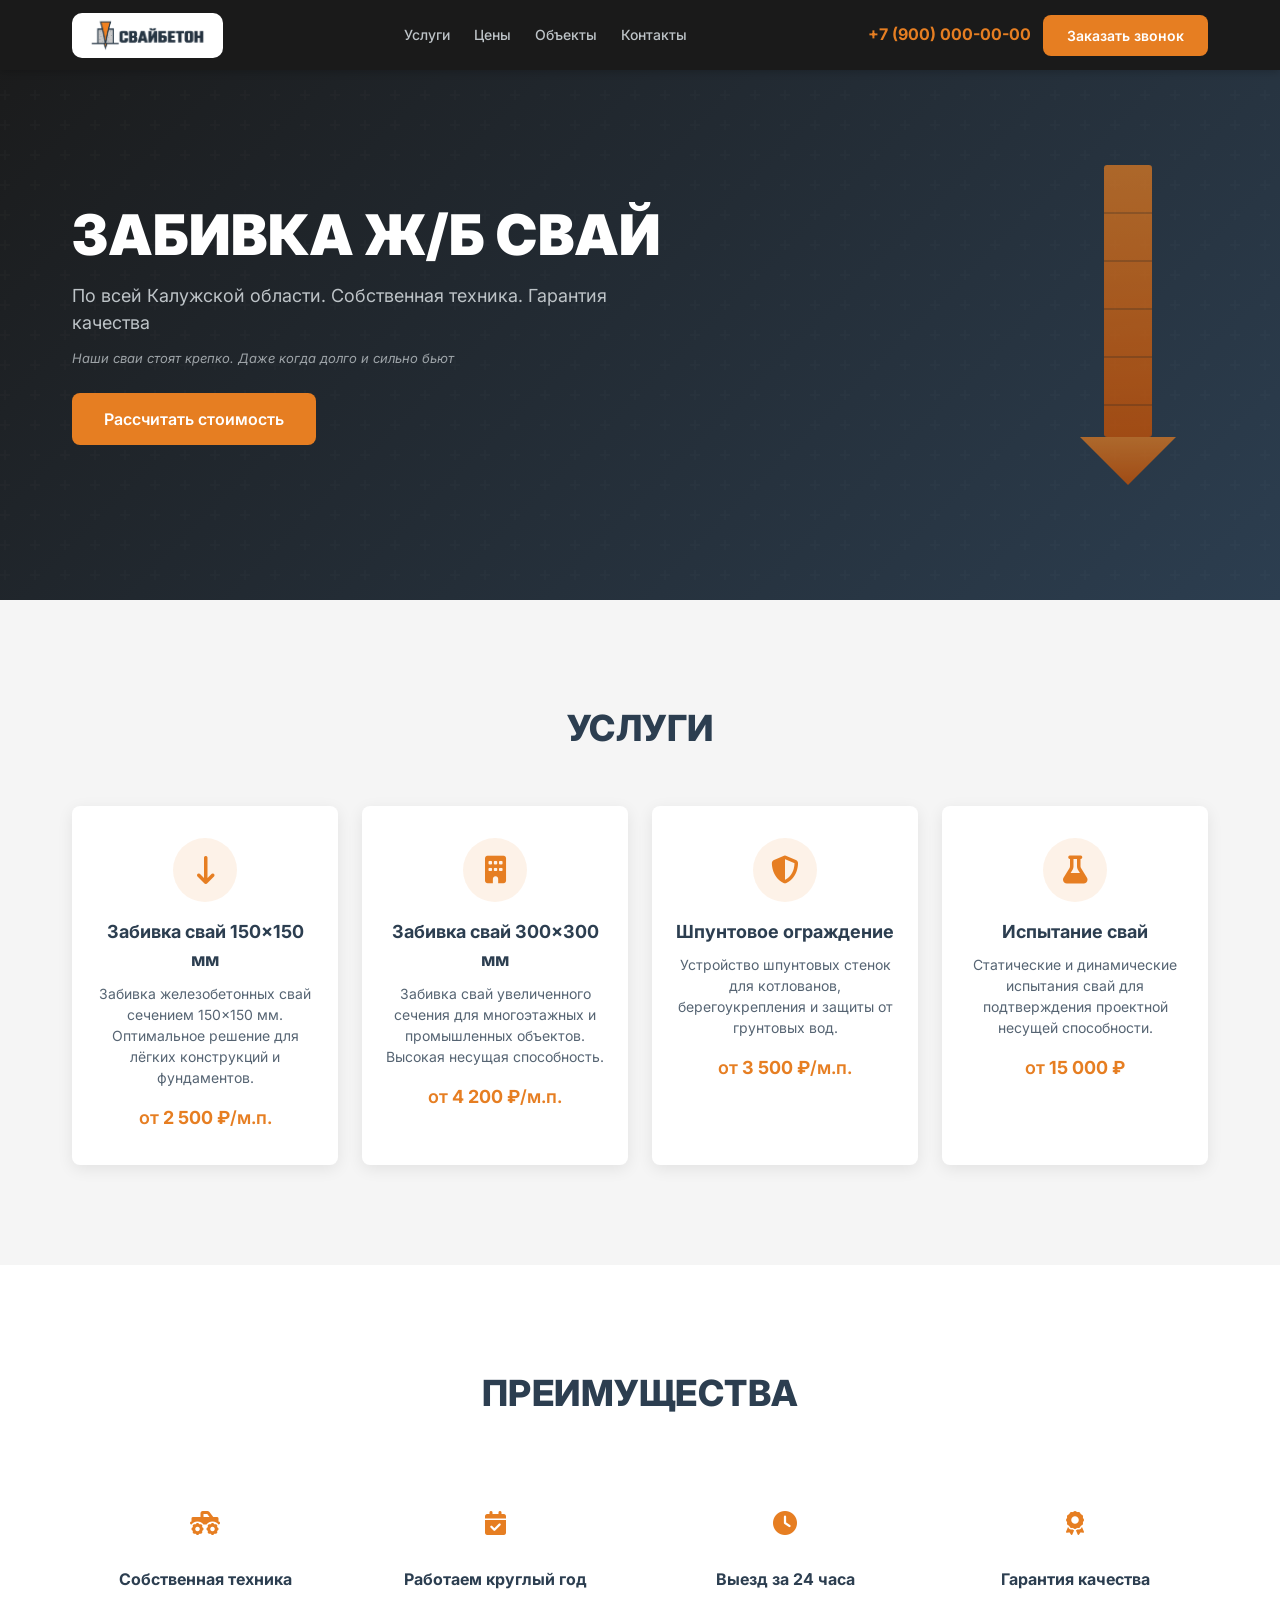
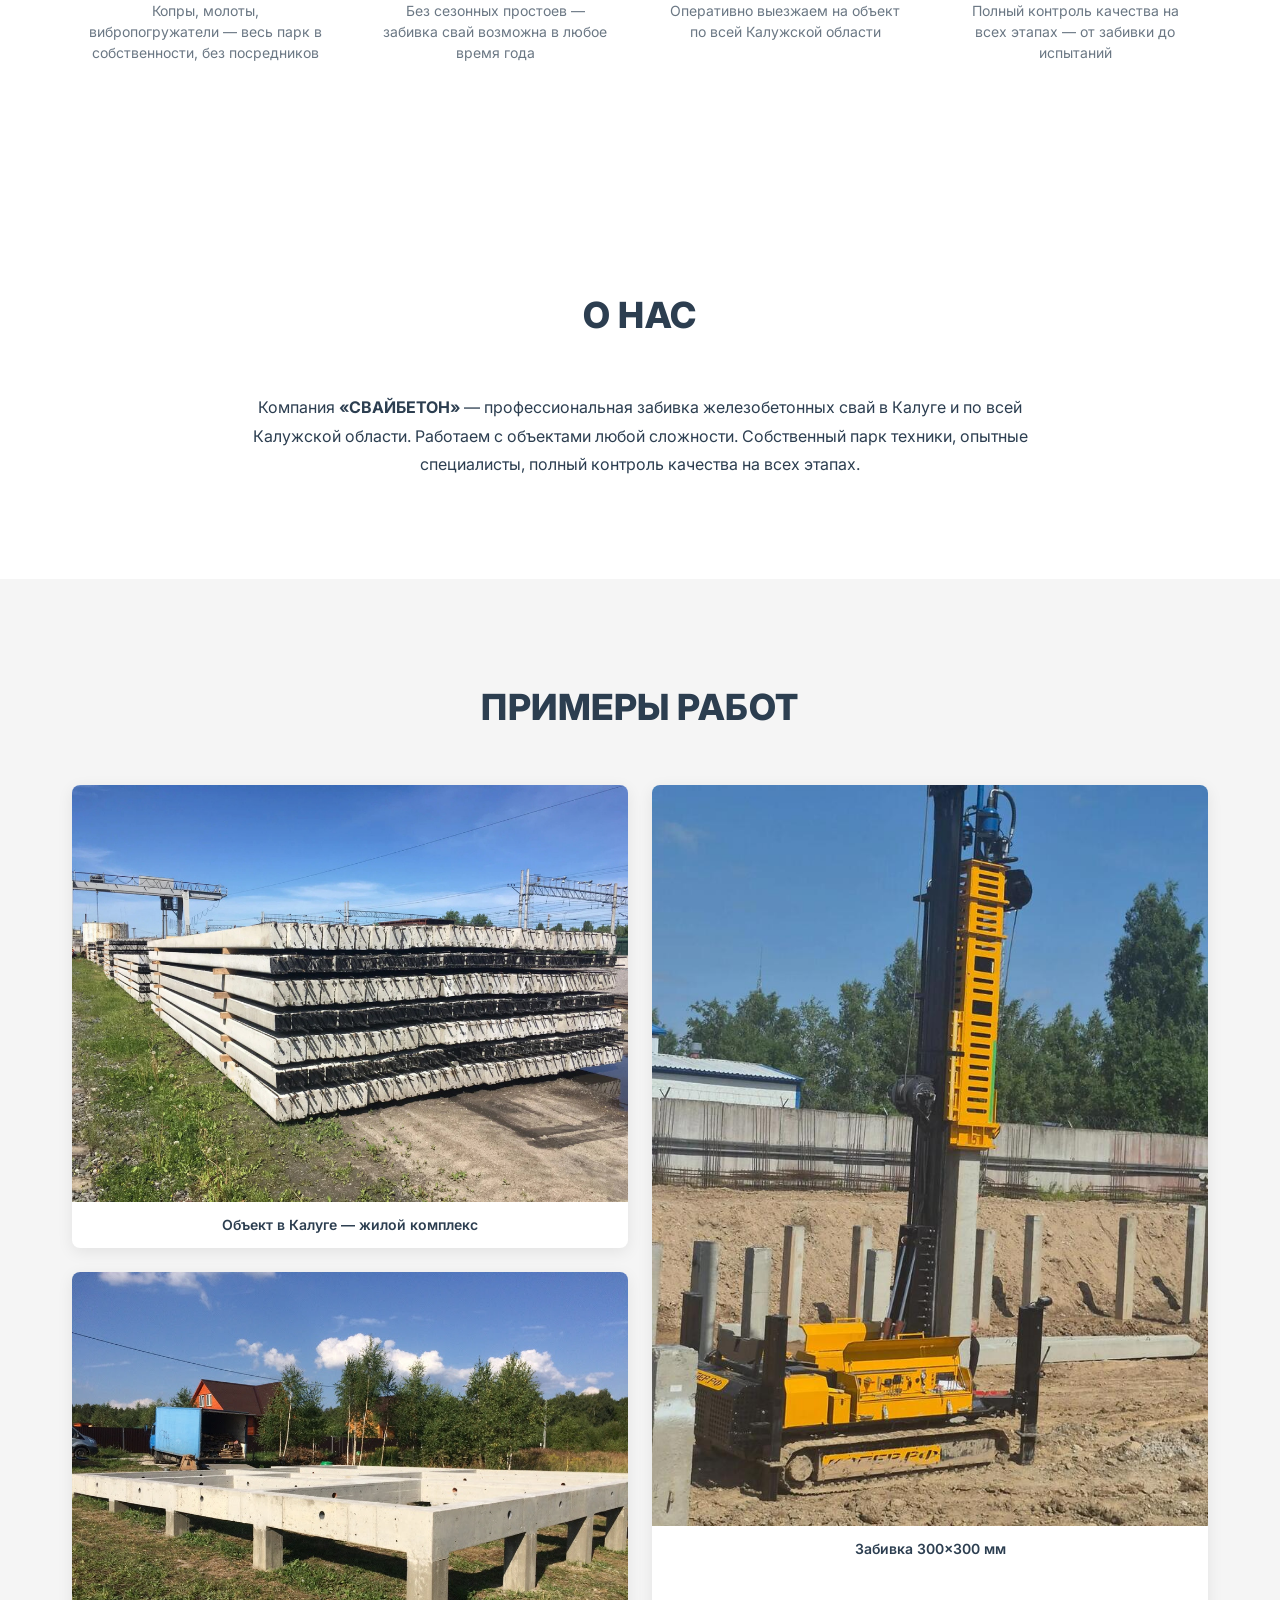
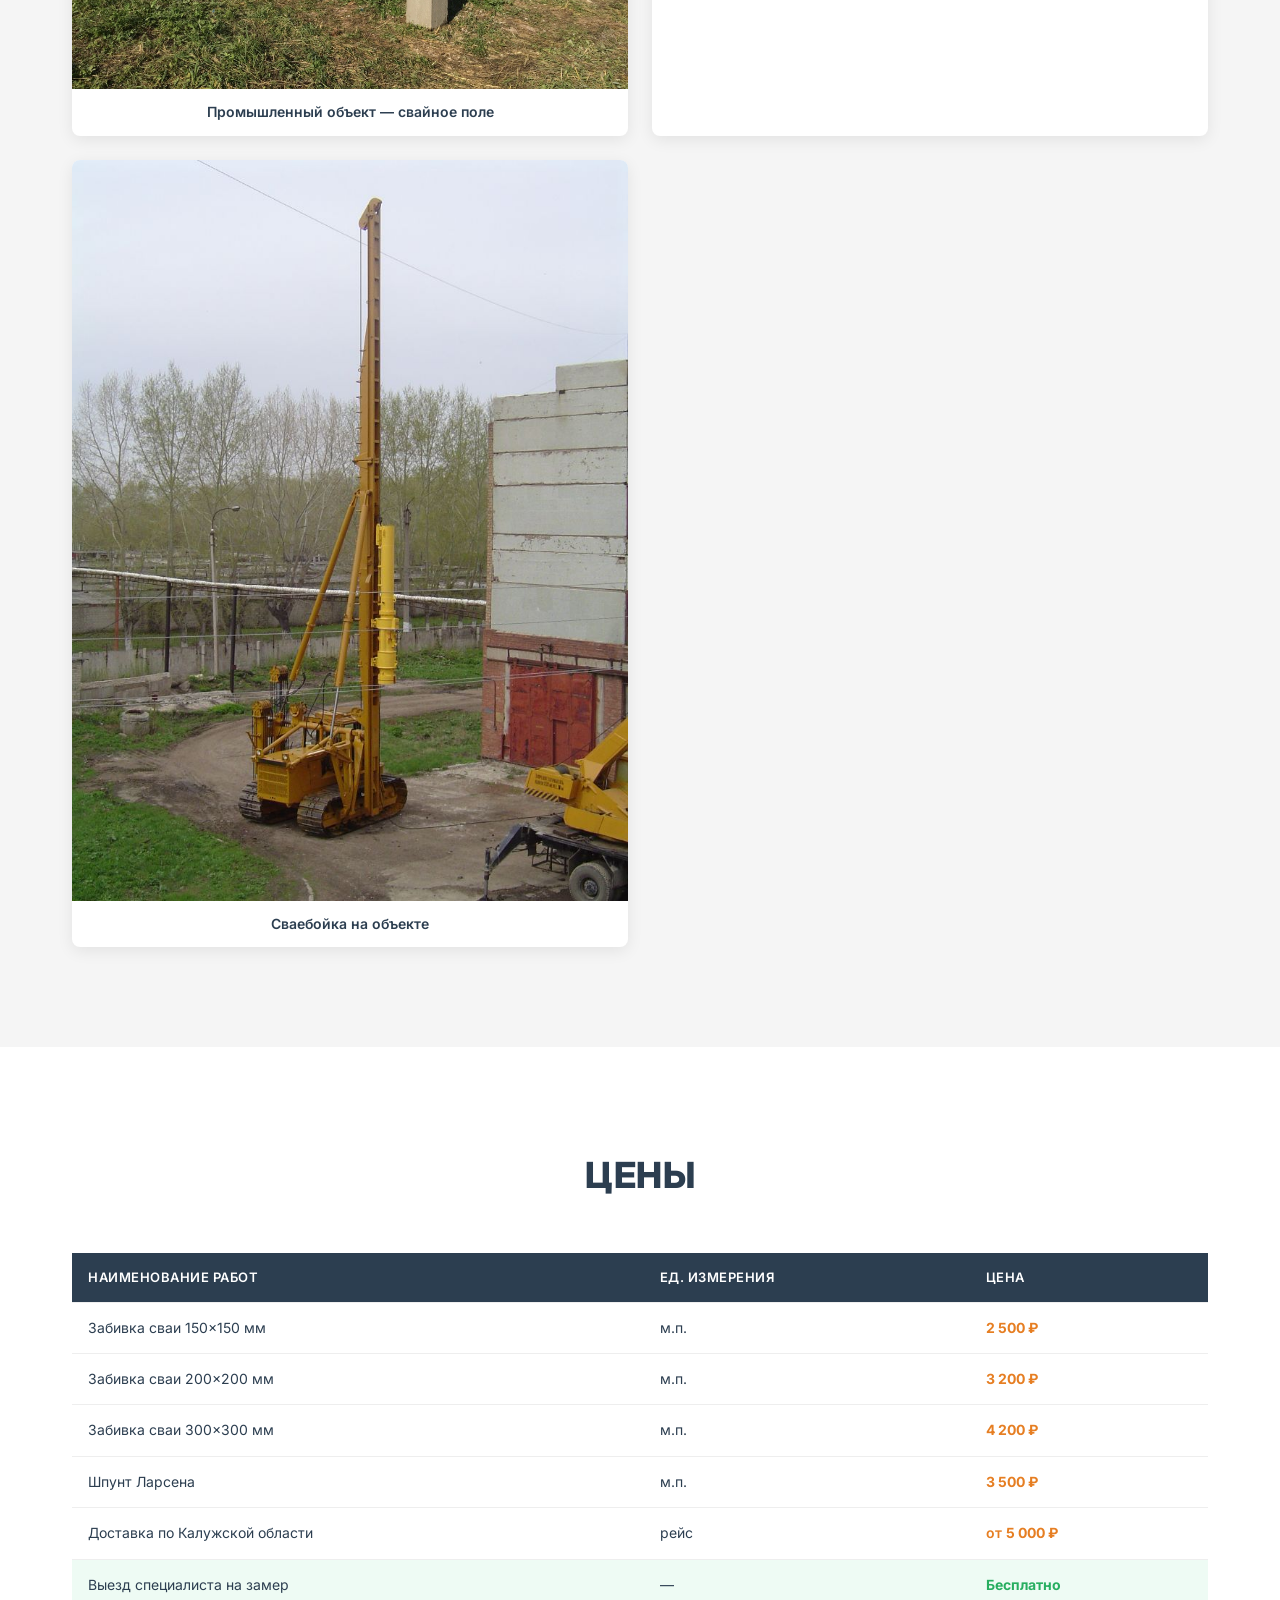
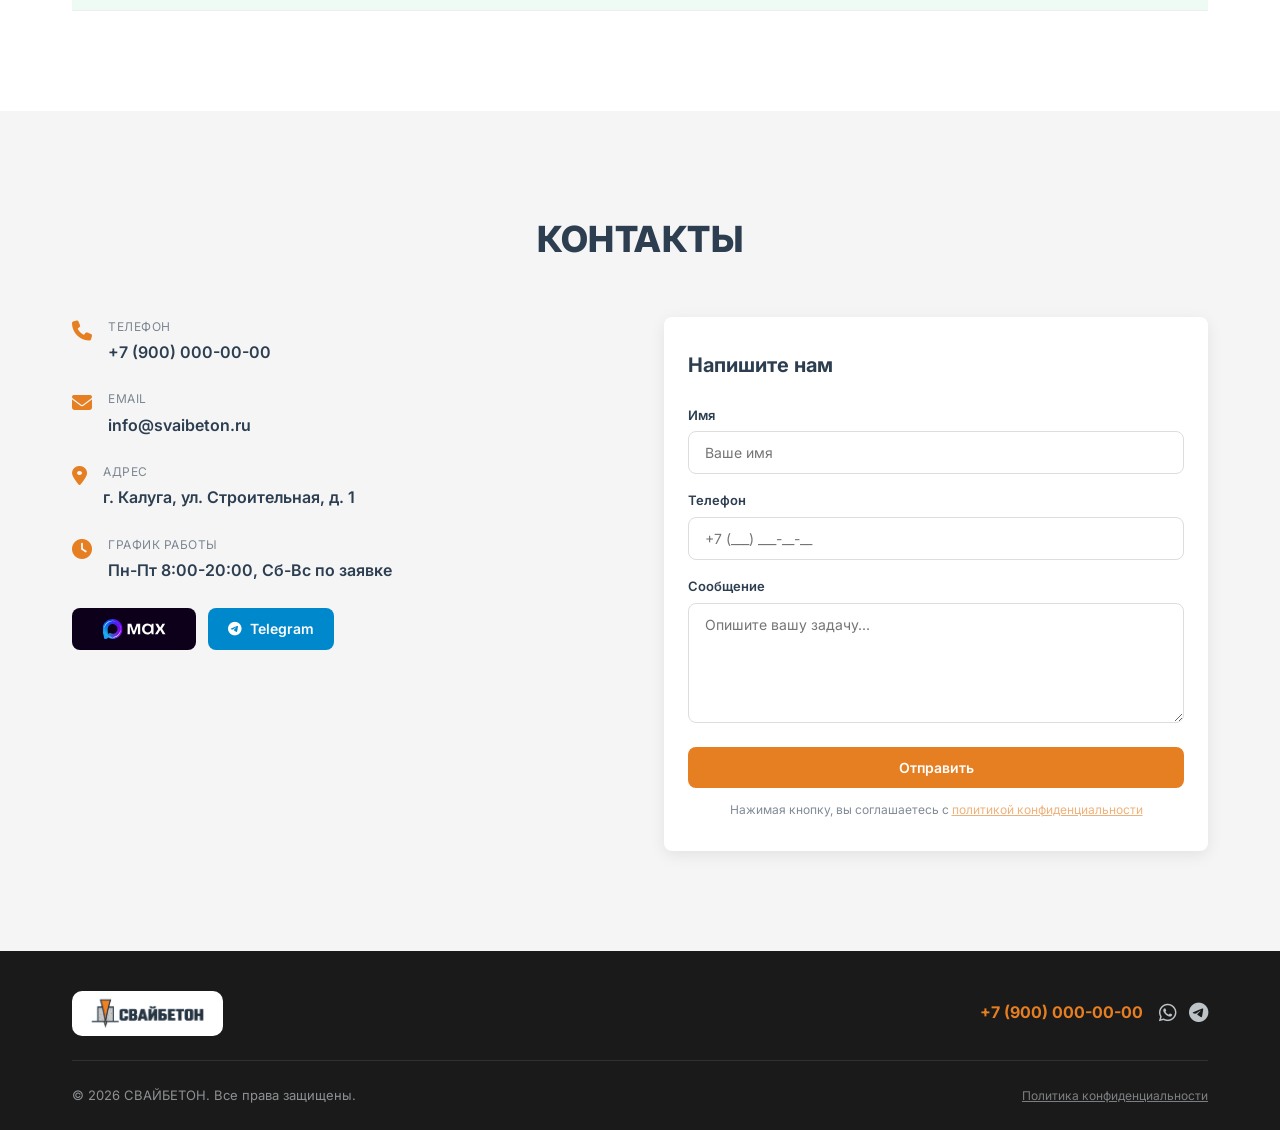
==== index.html @ c57ee4ef "Первая версия сайта" ====
<!DOCTYPE html>
<html lang="ru">
<head>
    <meta charset="UTF-8">
    <meta name="viewport" content="width=device-width, initial-scale=1.0">
    <meta name="description" content="СВАЙБЕТОН — профессиональная забивка железобетонных свай в Калуге и Калужской области. Собственная техника, гарантия качества.">
    <title>СВАЙБЕТОН — Забивка ж/б свай в Калуге</title>
    <link rel="icon" href="src/icons/favicon.svg" type="image/svg+xml">
    <!-- Google Fonts: Inter -->
    <link rel="preconnect" href="https://fonts.googleapis.com">
    <link rel="preconnect" href="https://fonts.gstatic.com" crossorigin>
    <link href="https://fonts.googleapis.com/css2?family=Inter:wght@400;500;600;700;800;900&display=swap" rel="stylesheet">
    <!-- Font Awesome для иконок -->
    <link rel="stylesheet" href="https://cdnjs.cloudflare.com/ajax/libs/font-awesome/6.5.0/css/all.min.css">
    <!-- Собственные стили -->
    <link rel="stylesheet" href="styles.css">
</head>
<body>

<!-- ===== ШАПКА (HEADER) ===== -->
<header class="header" id="header">
    <div class="container header__inner">
        <!-- Логотип -->
        <a href="#" class="header__logo">
            <img src="src/icons/logo.png" alt="СВАЙБЕТОН" class="header__logo-img">
        </a>

        <!-- Навигация -->
        <nav class="header__nav" id="mainNav">
            <ul class="header__nav-list">
                <li><a href="#services" class="header__nav-link">Услуги</a></li>
                <li><a href="#prices" class="header__nav-link">Цены</a></li>
                <li><a href="#projects" class="header__nav-link">Объекты</a></li>
                <li><a href="#contacts" class="header__nav-link">Контакты</a></li>
            </ul>
        </nav>

        <!-- Телефон и кнопка -->
        <div class="header__actions">
            <a href="tel:+79000000000" class="header__phone">+7 (900) 000-00-00</a>
            <button class="btn btn--accent header__callback-btn" id="openCallbackModal">Заказать звонок</button>
            <!-- Бургер-меню для мобильных -->
            <button class="header__burger" id="burgerBtn" aria-label="Открыть меню">
                <span></span>
                <span></span>
                <span></span>
            </button>
        </div>
    </div>
</header>

<!-- ===== МОБИЛЬНОЕ МЕНЮ ===== -->
<div class="mobile-menu" id="mobileMenu">
    <ul class="mobile-menu__list">
        <li><a href="#services" class="mobile-menu__link">Услуги</a></li>
        <li><a href="#projects" class="mobile-menu__link">Объекты</a></li>
        <li><a href="#prices" class="mobile-menu__link">Цены</a></li>
        <li><a href="#contacts" class="mobile-menu__link">Контакты</a></li>
        <li><a href="tel:+79000000000" class="mobile-menu__phone">+7 (900) 000-00-00</a></li>
    </ul>
</div>

<!-- ===== ГЛАВНЫЙ ЭКРАН (HERO) ===== -->
<section class="hero" id="hero">
    <div class="hero__overlay"></div>
    <div class="container hero__inner">
        <div class="hero__content">
            <h1 class="hero__title">ЗАБИВКА Ж/Б СВАЙ</h1>
            <p class="hero__subtitle">По всей Калужской области. Собственная техника. Гарантия качества</p>
            <p class="hero__slogan">Наши сваи стоят крепко. Даже когда долго и сильно бьют</p>
            <button class="btn btn--accent btn--lg hero__cta" id="openCalcModal">Рассчитать стоимость</button>
        </div>
        <div class="hero__image">
            <!-- SVG-стилизованная иконка сваи -->
            <svg class="hero__pile-icon" viewBox="0 0 100 200" xmlns="http://www.w3.org/2000/svg">
                <defs>
                    <linearGradient id="pileGrad" x1="0%" y1="0%" x2="0%" y2="100%">
                        <stop offset="0%" style="stop-color:#E67E22;stop-opacity:1" />
                        <stop offset="100%" style="stop-color:#D35400;stop-opacity:1" />
                    </linearGradient>
                </defs>
                <rect x="35" y="0" width="30" height="170" rx="2" fill="url(#pileGrad)" />
                <polygon points="20,170 80,170 50,200" fill="url(#pileGrad)" />
                <line x1="35" y1="30" x2="65" y2="30" stroke="#1a1a1a" stroke-width="1" opacity="0.3"/>
                <line x1="35" y1="60" x2="65" y2="60" stroke="#1a1a1a" stroke-width="1" opacity="0.3"/>
                <line x1="35" y1="90" x2="65" y2="90" stroke="#1a1a1a" stroke-width="1" opacity="0.3"/>
                <line x1="35" y1="120" x2="65" y2="120" stroke="#1a1a1a" stroke-width="1" opacity="0.3"/>
                <line x1="35" y1="150" x2="65" y2="150" stroke="#1a1a1a" stroke-width="1" opacity="0.3"/>
            </svg>
        </div>
    </div>
</section>

<!-- ===== УСЛУГИ ===== -->
<section class="section services" id="services">
    <div class="container">
        <h2 class="section__title">Услуги</h2>
        <div class="services__grid">
            <!-- Карточка 1 -->
            <div class="card card--service animate-on-scroll">
                <div class="card__icon">
                    <i class="fa-solid fa-arrow-down-long"></i>
                </div>
                <h3 class="card__title">Забивка свай 150×150 мм</h3>
                <p class="card__desc">Забивка железобетонных свай сечением 150×150 мм. Оптимальное решение для лёгких конструкций и фундаментов.</p>
                <p class="card__price">от <strong>2 500 ₽</strong>/м.п.</p>
            </div>
            <!-- Карточка 2 -->
            <div class="card card--service animate-on-scroll">
                <div class="card__icon">
                    <i class="fa-solid fa-building"></i>
                </div>
                <h3 class="card__title">Забивка свай 300×300 мм</h3>
                <p class="card__desc">Забивка свай увеличенного сечения для многоэтажных и промышленных объектов. Высокая несущая способность.</p>
                <p class="card__price">от <strong>4 200 ₽</strong>/м.п.</p>
            </div>
            <!-- Карточка 3 -->
            <div class="card card--service animate-on-scroll">
                <div class="card__icon">
                    <i class="fa-solid fa-shield-halved"></i>
                </div>
                <h3 class="card__title">Шпунтовое ограждение</h3>
                <p class="card__desc">Устройство шпунтовых стенок для котлованов, берегоукрепления и защиты от грунтовых вод.</p>
                <p class="card__price">от <strong>3 500 ₽</strong>/м.п.</p>
            </div>
            <!-- Карточка 4 -->
            <div class="card card--service animate-on-scroll">
                <div class="card__icon">
                    <i class="fa-solid fa-flask"></i>
                </div>
                <h3 class="card__title">Испытание свай</h3>
                <p class="card__desc">Статические и динамические испытания свай для подтверждения проектной несущей способности.</p>
                <p class="card__price">от <strong>15 000 ₽</strong></p>
            </div>
        </div>
    </div>
</section>

<!-- ===== ПРЕИМУЩЕСТВА ===== -->
<section class="section advantages" id="advantages">
    <div class="container">
        <h2 class="section__title">Преимущества</h2>
        <div class="advantages__grid">
            <div class="advantage animate-on-scroll">
                <div class="advantage__icon">
                    <i class="fa-solid fa-truck-monster"></i>
                </div>
                <h3 class="advantage__title">Собственная техника</h3>
                <p class="advantage__desc">Копры, молоты, вибропогружатели — весь парк в собственности, без посредников</p>
            </div>
            <div class="advantage animate-on-scroll">
                <div class="advantage__icon">
                    <i class="fa-solid fa-calendar-check"></i>
                </div>
                <h3 class="advantage__title">Работаем круглый год</h3>
                <p class="advantage__desc">Без сезонных простоев — забивка свай возможна в любое время года</p>
            </div>
            <div class="advantage animate-on-scroll">
                <div class="advantage__icon">
                    <i class="fa-solid fa-clock"></i>
                </div>
                <h3 class="advantage__title">Выезд за 24 часа</h3>
                <p class="advantage__desc">Оперативно выезжаем на объект по всей Калужской области</p>
            </div>
            <div class="advantage animate-on-scroll">
                <div class="advantage__icon">
                    <i class="fa-solid fa-award"></i>
                </div>
                <h3 class="advantage__title">Гарантия качества</h3>
                <p class="advantage__desc">Полный контроль качества на всех этапах — от забивки до испытаний</p>
            </div>
        </div>
    </div>
</section>

<!-- ===== О НАС ===== -->
<section class="section about" id="about">
    <div class="container">
        <h2 class="section__title">О нас</h2>
        <div class="about__content animate-on-scroll">
            <p>Компания <strong>«СВАЙБЕТОН»</strong> — профессиональная забивка железобетонных свай в Калуге и по всей Калужской области. Работаем с объектами любой сложности. Собственный парк техники, опытные специалисты, полный контроль качества на всех этапах.</p>
        </div>
    </div>
</section>

<!-- ===== ПРИМЕРЫ РАБОТ (ГАЛЕРЕЯ) ===== -->
<section class="section projects" id="projects">
    <div class="container">
        <h2 class="section__title">Примеры работ</h2>
        <div class="projects__grid">
            <!-- Горизонтальное фото 1 -->
            <div class="projects__item projects__item--horizontal animate-on-scroll">
                <div class="projects__img-wrap">
                    <img src="src/img/svHorizontal1.jpg" alt="Объект в Калуге — забивка свай для жилого комплекса" class="projects__img">
                </div>
                <p class="projects__caption">Объект в Калуге — жилой комплекс</p>
            </div>
            <!-- Вертикальное фото 1 -->
            <div class="projects__item projects__item--vertical animate-on-scroll">
                <div class="projects__img-wrap">
                    <img src="src/img/svVertical1.jpg" alt="Забивка свай 300×300 мм" class="projects__img">
                </div>
                <p class="projects__caption">Забивка 300×300 мм</p>
            </div>
            <!-- Горизонтальное фото 2 -->
            <div class="projects__item projects__item--horizontal animate-on-scroll">
                <div class="projects__img-wrap">
                    <img src="src/img/svHorizontal2.jpg" alt="Промышленный объект — свайное поле" class="projects__img">
                </div>
                <p class="projects__caption">Промышленный объект — свайное поле</p>
            </div>
            <!-- Вертикальное фото 2 -->
            <div class="projects__item projects__item--vertical animate-on-scroll">
                <div class="projects__img-wrap">
                    <img src="src/img/svVertical2.jpg" alt="Шпунтовое ограждение котлована" class="projects__img">
                </div>
                <p class="projects__caption">Сваебойка на объекте</p>
            </div>
        </div>
    </div>
</section>

<!-- ===== ЦЕНЫ ===== -->
<section class="section prices" id="prices">
    <div class="container">
        <h2 class="section__title">Цены</h2>
        <div class="prices__table-wrap animate-on-scroll">
            <table class="prices__table">
                <thead>
                    <tr>
                        <th>Наименование работ</th>
                        <th>Ед. измерения</th>
                        <th>Цена</th>
                    </tr>
                </thead>
                <tbody>
                    <tr>
                        <td>Забивка сваи 150×150 мм</td>
                        <td>м.п.</td>
                        <td class="price-cell"><strong>2 500 ₽</strong></td>
                    </tr>
                    <tr>
                        <td>Забивка сваи 200×200 мм</td>
                        <td>м.п.</td>
                        <td class="price-cell"><strong>3 200 ₽</strong></td>
                    </tr>
                    <tr>
                        <td>Забивка сваи 300×300 мм</td>
                        <td>м.п.</td>
                        <td class="price-cell"><strong>4 200 ₽</strong></td>
                    </tr>
                    <tr>
                        <td>Шпунт Ларсена</td>
                        <td>м.п.</td>
                        <td class="price-cell"><strong>3 500 ₽</strong></td>
                    </tr>
                    <tr>
                        <td>Доставка по Калужской области</td>
                        <td>рейс</td>
                        <td class="price-cell">от <strong>5 000 ₽</strong></td>
                    </tr>
                    <tr class="prices__row--free">
                        <td>Выезд специалиста на замер</td>
                        <td>—</td>
                        <td class="price-cell"><strong class="free-badge">Бесплатно</strong></td>
                    </tr>
                </tbody>
            </table>
        </div>
    </div>
</section>

<!-- ===== КОНТАКТЫ ===== -->
<section class="section contacts" id="contacts">
    <div class="container">
        <h2 class="section__title">Контакты</h2>
        <div class="contacts__grid">
            <!-- Контактная информация -->
            <div class="contacts__info">
                <div class="contacts__item">
                    <i class="fa-solid fa-phone contacts__icon"></i>
                    <div>
                        <p class="contacts__label">Телефон</p>
                        <a href="tel:+79000000000" class="contacts__value">+7 (900) 000-00-00</a>
                    </div>
                </div>
                <div class="contacts__item">
                    <i class="fa-solid fa-envelope contacts__icon"></i>
                    <div>
                        <p class="contacts__label">Email</p>
                        <a href="mailto:info@svaibeton.ru" class="contacts__value">info@svaibeton.ru</a>
                    </div>
                </div>
                <div class="contacts__item">
                    <i class="fa-solid fa-location-dot contacts__icon"></i>
                    <div>
                        <p class="contacts__label">Адрес</p>
                        <p class="contacts__value">г. Калуга, ул. Строительная, д. 1</p>
                    </div>
                </div>
                <div class="contacts__item">
                    <i class="fa-solid fa-clock contacts__icon"></i>
                    <div>
                        <p class="contacts__label">График работы</p>
                        <p class="contacts__value">Пн-Пт 8:00-20:00, Сб-Вс по заявке</p>
                    </div>
                </div>

                <!-- Мессенджеры -->
                <div class="contacts__messengers">
                    <a href="https://wa.me/79000000000" target="_blank" rel="noopener noreferrer" class="messenger-btn messenger-btn--whatsapp" aria-label="WhatsApp">
                        <span><img src="src/icons/max_logo.svg" alt=""></span>
                    </a>
                    <a href="https://t.me/+79000000000" target="_blank" rel="noopener noreferrer" class="messenger-btn messenger-btn--telegram" aria-label="Telegram">
                        <i class="fa-brands fa-telegram"></i>
                        <span>Telegram</span>
                    </a>
                </div>
            </div>

            <!-- Форма обратной связи -->
            <div class="contacts__form-wrap">
                <form class="contact-form" id="contactForm">
                    <h3 class="contact-form__title">Напишите нам</h3>
                    <div class="form-group">
                        <label for="contactName" class="form-label">Имя</label>
                        <input type="text" id="contactName" name="name" class="form-input" placeholder="Ваше имя" required>
                    </div>
                    <div class="form-group">
                        <label for="contactPhone" class="form-label">Телефон</label>
                        <input type="tel" id="contactPhone" name="phone" class="form-input" placeholder="+7 (___) ___-__-__" required>
                    </div>
                    <div class="form-group">
                        <label for="contactMessage" class="form-label">Сообщение</label>
                        <textarea id="contactMessage" name="message" class="form-input form-input--textarea" placeholder="Опишите вашу задачу..."></textarea>
                    </div>
                    <button type="submit" class="btn btn--accent btn--full">Отправить</button>
                    <p class="form-note">Нажимая кнопку, вы соглашаетесь с <a href="#" class="form-link">политикой конфиденциальности</a></p>
                </form>
            </div>
        </div>
    </div>
</section>

<!-- ===== ФУТЕР ===== -->
<footer class="footer">
    <div class="container footer__inner">
        <div class="footer__top">
            <div class="footer__brand">
                <img src="src/icons/logo.png" alt="СВАЙБЕТОН" class="footer__logo">

            </div>
            <div class="footer__contacts">
                <a href="tel:+79000000000" class="footer__phone">+7 (900) 000-00-00</a>
                <div class="footer__socials">
                    <a href="" target="_blank" rel="noopener noreferrer" aria-label="WhatsApp">
                        <i class="fa-brands fa-whatsapp"></i>
                    </a>
                    <a href="https://t.me/+79000000000" target="_blank" rel="noopener noreferrer" aria-label="Telegram">
                        <i class="fa-brands fa-telegram"></i>
                    </a>
                </div>
            </div>
        </div>
        <div class="footer__bottom">
            <p class="footer__copy">&copy; 2026 СВАЙБЕТОН. Все права защищены.</p>
            <a href="#" class="footer__privacy">Политика конфиденциальности</a>
        </div>
    </div>
</footer>

<!-- ===== МОДАЛЬНОЕ ОКНО (Заказать звонок / Рассчитать стоимость) ===== -->
<div class="modal" id="callbackModal">
    <div class="modal__backdrop" id="modalBackdrop"></div>
    <div class="modal__content">
        <button class="modal__close" id="modalClose" aria-label="Закрыть">
            <i class="fa-solid fa-xmark"></i>
        </button>
        <h3 class="modal__title" id="modalTitle">Заказать звонок</h3>
        <form class="modal__form" id="modalForm">
            <div class="form-group">
                <label for="modalName" class="form-label">Имя</label>
                <input type="text" id="modalName" name="name" class="form-input" placeholder="Ваше имя" required>
            </div>
            <div class="form-group">
                <label for="modalPhone" class="form-label">Телефон</label>
                <input type="tel" id="modalPhone" name="phone" class="form-input" placeholder="+7 (___) ___-__-__" required>
            </div>
            <button type="submit" class="btn btn--accent btn--full">Отправить</button>
            <p class="form-note">Нажимая кнопку, вы соглашаетесь с <a href="#" class="form-link">политикой конфиденциальности</a></p>
        </form>
    </div>
</div>

<!-- Скрипт -->
<script src="scripts.js"></script>

</body>
</html>
---- styles.css ----
/* ============================================
   СВАЙБЕТОН — Основные стили
   Mobile-first адаптивная вёрстка
   ============================================ */

/* --- CSS-переменные --- */
:root {
    --color-dark: #1a1a1a;
    --color-gray-dark: #2C3E50;
    --color-gray-light: #BDC3C7;
    --color-accent: #E67E22;
    --color-accent-hover: #D35400;
    --color-white: #FFFFFF;
    --color-bg-light: #F5F5F5;
    --color-text: #2C3E50;
    --color-text-light: #BDC3C7;
    --color-text-on-dark: #FFFFFF;
    --font-family: 'Inter', -apple-system, BlinkMacSystemFont, 'Segoe UI', sans-serif;
    --radius: 8px;
    --shadow: 0 4px 16px rgba(0, 0, 0, 0.08);
    --shadow-hover: 0 8px 24px rgba(0, 0, 0, 0.12);
    --transition: 0.3s ease;
    --container-max: 1200px;
    --header-height: 70px;
}

/* --- Сброс и база --- */
*,
*::before,
*::after {
    margin: 0;
    padding: 0;
    box-sizing: border-box;
}

html {
    scroll-behavior: smooth;
    scroll-padding-top: var(--header-height);
}

body {
    font-family: var(--font-family);
    color: var(--color-text);
    background: var(--color-white);
    line-height: 1.6;
    -webkit-font-smoothing: antialiased;
    -moz-osx-font-smoothing: grayscale;
}

img {
    max-width: 100%;
    height: auto;
    display: block;
}

a {
    text-decoration: none;
    color: inherit;
    transition: color var(--transition);
}

ul {
    list-style: none;
}

/* --- Контейнер --- */
.container {
    width: 100%;
    max-width: var(--container-max);
    margin: 0 auto;
    padding: 0 16px;
}

/* ============================================
   КНОПКИ
   ============================================ */
.btn {
    display: inline-block;
    padding: 12px 24px;
    border: none;
    border-radius: var(--radius);
    font-family: var(--font-family);
    font-weight: 600;
    font-size: 14px;
    cursor: pointer;
    transition: background var(--transition), transform var(--transition), box-shadow var(--transition);
    text-align: center;
    white-space: nowrap;
}

.btn:hover {
    transform: translateY(-2px);
    box-shadow: 0 4px 12px rgba(0, 0, 0, 0.15);
}

.btn:active {
    transform: translateY(0);
}

.btn--accent {
    background: var(--color-accent);
    color: var(--color-white);
}

.btn--accent:hover {
    background: var(--color-accent-hover);
}

.btn--lg {
    padding: 16px 32px;
    font-size: 16px;
}

.btn--full {
    width: 100%;
}

/* ============================================
   ШАПКА (HEADER)
   ============================================ */
.header {
    position: fixed;
    top: 0;
    left: 0;
    width: 100%;
    height: var(--header-height);
    background: var(--color-dark);
    z-index: 1000;
    box-shadow: 0 2px 8px rgba(0, 0, 0, 0.2);
}

.header__inner {
    display: flex;
    align-items: center;
    justify-content: space-between;
    height: 100%;
    gap: 16px;
}

.header__logo-img {
    height: 45px;
    width: auto;
    background-color: #fff;
    padding: 0px 12px;
    border-radius: 10px;
}

/* Навигация — скрыта на мобильных */
.header__nav {
    display: none;
}

.header__nav-list {
    display: flex;
    gap: 24px;
}

.header__nav-link {
    color: var(--color-text-light);
    font-weight: 500;
    font-size: 14px;
    transition: color var(--transition);
}

.header__nav-link:hover,
.header__nav-link.active {
    color: var(--color-accent);
}

.header__actions {
    display: flex;
    align-items: center;
    gap: 12px;
}

.header__phone {
    color: var(--color-accent);
    font-weight: 700;
    font-size: 14px;
    white-space: nowrap;
}

.header__callback-btn {
    display: none;
}

/* Бургер-меню */
.header__burger {
    display: flex;
    flex-direction: column;
    justify-content: center;
    gap: 5px;
    width: 28px;
    height: 28px;
    background: none;
    border: none;
    cursor: pointer;
    padding: 0;
}

.header__burger span {
    display: block;
    width: 100%;
    height: 3px;
    background: var(--color-text-light);
    border-radius: 2px;
    transition: var(--transition);
}

.header__burger.open span:nth-child(1) {
    transform: rotate(45deg) translate(6px, 6px);
}

.header__burger.open span:nth-child(2) {
    opacity: 0;
}

.header__burger.open span:nth-child(3) {
    transform: rotate(-45deg) translate(6px, -6px);
}

/* Мобильное меню */
.mobile-menu {
    position: fixed;
    top: var(--header-height);
    left: 0;
    width: 100%;
    background: var(--color-dark);
    padding: 24px 16px;
    transform: translateY(-100%);
    opacity: 0;
    visibility: hidden;
    transition: transform var(--transition), opacity var(--transition), visibility var(--transition);
    z-index: 999;
}

.mobile-menu.open {
    transform: translateY(0);
    opacity: 1;
    visibility: visible;
}

.mobile-menu__list {
    display: flex;
    flex-direction: column;
    gap: 16px;
}

.mobile-menu__link {
    color: var(--color-text-light);
    font-weight: 500;
    font-size: 18px;
    display: block;
    padding: 8px 0;
}

.mobile-menu__link:hover,
.mobile-menu__link.active {
    color: var(--color-accent);
}

.mobile-menu__phone {
    color: var(--color-accent);
    font-weight: 700;
    font-size: 20px;
    display: block;
    padding: 16px 0 0;
    border-top: 1px solid rgba(255, 255, 255, 0.1);
}

/* ============================================
   СЕКЦИИ
   ============================================ */
.section {
    padding: 60px 0;
}

.section__title {
    font-size: 24px;
    font-weight: 800;
    text-transform: uppercase;
    text-align: center;
    margin-bottom: 40px;
    color: var(--color-gray-dark);
    letter-spacing: 0.5px;
}

/* ============================================
   HERO
   ============================================ */
.hero {
    position: relative;
    padding: calc(var(--header-height) + 40px) 0 60px;
    background: linear-gradient(135deg, #1a1a1a 0%, #2C3E50 100%);
    color: var(--color-text-on-dark);
    min-height: 500px;
    display: flex;
    align-items: center;
}

.hero__overlay {
    position: absolute;
    inset: 0;
    background: url("data:image/svg+xml,%3Csvg width='60' height='60' viewBox='0 0 60 60' xmlns='http://www.w3.org/2000/svg'%3E%3Cg fill='none' fill-rule='evenodd'%3E%3Cg fill='%23ffffff' fill-opacity='0.03'%3E%3Cpath d='M36 34v-4h-2v4h-4v2h4v4h2v-4h4v-2h-4zm0-30V0h-2v4h-4v2h4v4h2V6h4V4h-4zM6 34v-4H4v4H0v2h4v4h2v-4h4v-2H6zM6 4V0H4v4H0v2h4v4h2V6h4V4H6z'/%3E%3C/g%3E%3C/g%3E%3C/svg%3E");
    opacity: 0.5;
}

.hero__inner {
    position: relative;
    z-index: 1;
    display: flex;
    flex-direction: column;
    gap: 32px;
}

.hero__content {
    max-width: 600px;
}

.hero__title {
    font-size: 32px;
    font-weight: 900;
    text-transform: uppercase;
    line-height: 1.1;
    margin-bottom: 16px;
    letter-spacing: 1px;
}

.hero__subtitle {
    font-size: 16px;
    color: var(--color-gray-light);
    margin-bottom: 12px;
    line-height: 1.5;
}

.hero__slogan {
    font-size: 13px;
    color: var(--color-gray-light);
    font-style: italic;
    opacity: 0.8;
    margin-bottom: 24px;
}

.hero__image {
    display: flex;
    justify-content: center;
    align-items: center;
}

.hero__pile-icon {
    width: 80px;
    height: auto;
    opacity: 0.7;
}

/* ============================================
   УСЛУГИ
   ============================================ */
.services {
    background: var(--color-bg-light);
}

.services__grid {
    display: grid;
    grid-template-columns: 1fr;
    gap: 24px;
}

/* Карточки */
.card {
    background: var(--color-white);
    border-radius: var(--radius);
    padding: 32px 24px;
    box-shadow: var(--shadow);
    transition: transform var(--transition), box-shadow var(--transition);
    text-align: center;
}

.card:hover {
    transform: translateY(-4px);
    box-shadow: var(--shadow-hover);
}

.card__icon {
    display: inline-flex;
    align-items: center;
    justify-content: center;
    width: 64px;
    height: 64px;
    margin: 0 auto 16px;
    color: var(--color-accent);
    font-size: 28px;
    background: rgba(230, 126, 34, 0.1);
    border-radius: 50%;
}

.card__title {
    font-size: 18px;
    font-weight: 700;
    margin-bottom: 8px;
    color: var(--color-gray-dark);
}

.card__desc {
    font-size: 14px;
    color: var(--color-gray-dark);
    opacity: 0.8;
    margin-bottom: 16px;
    line-height: 1.5;
}

.card__price {
    font-size: 18px;
    color: var(--color-accent);
    font-weight: 600;
}

/* ============================================
   ПРЕИМУЩЕСТВА
   ============================================ */
.advantages__grid {
    display: grid;
    grid-template-columns: 1fr;
    gap: 24px;
}

.advantage {
    text-align: center;
    padding: 24px 16px;
}

.advantage__icon {
    display: inline-flex;
    align-items: center;
    justify-content: center;
    width: 56px;
    height: 56px;
    margin: 0 auto 16px;
    color: var(--color-accent);
    font-size: 24px;
}

.advantage__title {
    font-size: 16px;
    font-weight: 700;
    color: var(--color-gray-dark);
    margin-bottom: 8px;
}

.advantage__desc {
    font-size: 14px;
    color: var(--color-gray-dark);
    opacity: 0.7;
    line-height: 1.5;
}

/* ============================================
   О НАС
   ============================================ */
.about {
    background: var(--color-white);
}

.about__content {
    max-width: 800px;
    margin: 0 auto;
    text-align: center;
    font-size: 16px;
    line-height: 1.8;
    color: var(--color-gray-dark);
}

/* ============================================
   ПРИМЕРЫ РАБОТ (ГАЛЕРЕЯ)
   ============================================ */
.projects {
    background: var(--color-bg-light);
}

.projects__grid {
    display: grid;
    grid-template-columns: 1fr;
    gap: 24px;
}

.projects__item {
    border-radius: var(--radius);
    overflow: hidden;
    box-shadow: var(--shadow);
    background: var(--color-white);
    transition: transform var(--transition), box-shadow var(--transition);
}

.projects__item:hover {
    transform: translateY(-4px);
    box-shadow: var(--shadow-hover);
}

.projects__img-wrap {
    overflow: hidden;
}

.projects__img {
    width: 100%;
    height: auto;
    display: block;
    transition: transform 0.5s ease;
}

.projects__item:hover .projects__img {
    transform: scale(1.05);
}

.projects__item--horizontal .projects__img {
    aspect-ratio: 4 / 3;
    object-fit: cover;
}

.projects__item--vertical .projects__img {
    aspect-ratio: 3 / 4;
    object-fit: cover;
}

.projects__caption {
    padding: 12px 16px;
    font-size: 14px;
    font-weight: 600;
    color: var(--color-gray-dark);
    text-align: center;
}

/* ============================================
   ЦЕНЫ
   ============================================ */
.prices {
    background: var(--color-white);
}

.prices__table-wrap {
    overflow-x: auto;
    -webkit-overflow-scrolling: touch;
}

.prices__table {
    width: 100%;
    min-width: 500px;
    border-collapse: collapse;
    font-size: 14px;
}

.prices__table th,
.prices__table td {
    padding: 14px 16px;
    text-align: left;
    border-bottom: 1px solid #eee;
}

.prices__table th {
    background: var(--color-gray-dark);
    color: var(--color-white);
    font-weight: 600;
    text-transform: uppercase;
    font-size: 13px;
    letter-spacing: 0.5px;
}

.prices__table tbody tr:hover {
    background: rgba(230, 126, 34, 0.04);
}

.price-cell {
    color: var(--color-accent);
    font-weight: 600;
    white-space: nowrap;
}

.prices__row--free {
    background: rgba(46, 204, 113, 0.08) !important;
}

.free-badge {
    color: #27ae60;
}

/* ============================================
   КОНТАКТЫ
   ============================================ */
.contacts {
    background: var(--color-bg-light);
}

.contacts__grid {
    display: grid;
    grid-template-columns: 1fr;
    gap: 40px;
}

.contacts__item {
    display: flex;
    align-items: flex-start;
    gap: 16px;
    margin-bottom: 24px;
}

.contacts__icon {
    color: var(--color-accent);
    font-size: 20px;
    margin-top: 4px;
    flex-shrink: 0;
}

.contacts__label {
    font-size: 12px;
    color: var(--color-gray-dark);
    opacity: 0.6;
    text-transform: uppercase;
    letter-spacing: 0.5px;
    margin-bottom: 4px;
}

.contacts__value {
    font-size: 16px;
    font-weight: 600;
    color: var(--color-gray-dark);
}

.contacts__value:hover {
    color: var(--color-accent);
}

/* Мессенджеры */
.contacts__messengers {
    display: flex;
    gap: 12px;
    margin-top: 24px;
}

.messenger-btn {
    display: inline-flex;
    align-items: center;
    gap: 8px;
    padding: 10px 20px;
    border-radius: var(--radius);
    font-size: 14px;
    font-weight: 600;
    color: var(--color-white);
    transition: opacity var(--transition), transform var(--transition);
}

.messenger-btn:hover {
    opacity: 0.85;
    transform: translateY(-2px);
}

.messenger-btn--whatsapp {
    background: #0D001A;
}

.messenger-btn--whatsapp span img {
    height: 20px;
    width: 84px;
}

.messenger-btn--telegram {
    background: #0088cc;
}

/* Форма обратной связи */
.contact-form {
    background: var(--color-white);
    border-radius: var(--radius);
    padding: 32px 24px;
    box-shadow: var(--shadow);
}

.contact-form__title {
    font-size: 20px;
    font-weight: 700;
    margin-bottom: 24px;
    color: var(--color-gray-dark);
}

.form-group {
    margin-bottom: 16px;
}

.form-label {
    display: block;
    font-size: 13px;
    font-weight: 600;
    color: var(--color-gray-dark);
    margin-bottom: 6px;
}

.form-input {
    width: 100%;
    padding: 12px 16px;
    border: 1px solid #ddd;
    border-radius: var(--radius);
    font-family: var(--font-family);
    font-size: 14px;
    color: var(--color-gray-dark);
    transition: border-color var(--transition), box-shadow var(--transition);
    background: var(--color-white);
}

.form-input:focus {
    outline: none;
    border-color: var(--color-accent);
    box-shadow: 0 0 0 3px rgba(230, 126, 34, 0.15);
}

.form-input--textarea {
    min-height: 120px;
    resize: vertical;
}

.form-note {
    font-size: 12px;
    color: var(--color-gray-dark);
    opacity: 0.6;
    margin-top: 12px;
    text-align: center;
}

.form-link {
    color: var(--color-accent);
    text-decoration: underline;
}

.form-link:hover {
    text-decoration: none;
}

/* ============================================
   ФУТЕР
   ============================================ */
.footer {
    background: var(--color-dark);
    color: var(--color-text-light);
    padding: 40px 0 24px;
}

.footer__inner {
    display: flex;
    flex-direction: column;
    gap: 24px;
}

.footer__top {
    display: flex;
    flex-direction: column;
    gap: 20px;
    align-items: center;
}

.footer__brand {
    display: flex;
    align-items: center;
    gap: 12px;
}

.footer__logo {
    height: 45px;
    width: auto;
    background-color: #fff;
    padding: 0px 12px;
    border-radius: 10px;
}



.footer__contacts {
    display: flex;
    align-items: center;
    gap: 16px;
}

.footer__phone {
    color: var(--color-accent);
    font-weight: 700;
    font-size: 16px;
}

.footer__socials {
    display: flex;
    gap: 12px;
}

.footer__socials a {
    color: var(--color-text-light);
    font-size: 20px;
    transition: color var(--transition);
}

.footer__socials a:hover {
    color: var(--color-accent);
}

.footer__bottom {
    display: flex;
    flex-direction: column;
    align-items: center;
    gap: 8px;
    padding-top: 24px;
    border-top: 1px solid rgba(255, 255, 255, 0.1);
}

.footer__copy {
    font-size: 13px;
    opacity: 0.7;
}

.footer__privacy {
    font-size: 12px;
    color: var(--color-text-light);
    opacity: 0.6;
    text-decoration: underline;
}

.footer__privacy:hover {
    opacity: 1;
}

/* ============================================
   МОДАЛЬНОЕ ОКНО
   ============================================ */
.modal {
    position: fixed;
    inset: 0;
    z-index: 2000;
    display: flex;
    align-items: center;
    justify-content: center;
    opacity: 0;
    visibility: hidden;
    transition: opacity var(--transition), visibility var(--transition);
}

.modal.open {
    opacity: 1;
    visibility: visible;
}

.modal__backdrop {
    position: absolute;
    inset: 0;
    background: rgba(0, 0, 0, 0.6);
}

.modal__content {
    position: relative;
    background: var(--color-white);
    border-radius: var(--radius);
    padding: 40px 32px 32px;
    width: 100%;
    max-width: 420px;
    margin: 0 16px;
    box-shadow: 0 16px 48px rgba(0, 0, 0, 0.3);
    transform: translateY(20px);
    transition: transform var(--transition);
}

.modal.open .modal__content {
    transform: translateY(0);
}

.modal__close {
    position: absolute;
    top: 12px;
    right: 12px;
    width: 36px;
    height: 36px;
    background: none;
    border: none;
    border-radius: 50%;
    display: flex;
    align-items: center;
    justify-content: center;
    cursor: pointer;
    font-size: 18px;
    color: var(--color-gray-dark);
    transition: background var(--transition), color var(--transition);
}

.modal__close:hover {
    background: var(--color-bg-light);
}

.modal__title {
    font-size: 22px;
    font-weight: 700;
    margin-bottom: 24px;
    color: var(--color-gray-dark);
    text-align: center;
}

/* ============================================
   АНИМАЦИЯ ПОЯВЛЕНИЯ (scroll)
   ============================================ */
.animate-on-scroll {
    opacity: 0;
    transform: translateY(30px);
    transition: opacity 0.6s ease, transform 0.6s ease;
}

.animate-on-scroll.visible {
    opacity: 1;
    transform: translateY(0);
}

/* ============================================
   АДАПТИВНОСТЬ — 768px+ (планшет)
   ============================================ */
@media (min-width: 768px) {
    .container {
        padding: 0 32px;
    }

    .section {
        padding: 80px 0;
    }

    .section__title {
        font-size: 32px;
        margin-bottom: 48px;
    }

    /* Header */
    .header__nav {
        display: block;
    }

    .header__phone {
        font-size: 16px;
    }

    .header__callback-btn {
        display: inline-block;
    }

    .header__burger {
        display: none;
    }

    /* Hero */
    .hero {
        padding: calc(var(--header-height) + 80px) 0 100px;
        min-height: 600px;
    }

    .hero__inner {
        flex-direction: row;
        align-items: center;
        justify-content: space-between;
    }

    .hero__title {
        font-size: 48px;
    }

    .hero__subtitle {
        font-size: 18px;
    }

    .hero__pile-icon {
        width: 120px;
    }

    /* Услуги */
    .services__grid {
        grid-template-columns: repeat(2, 1fr);
    }

    /* Преимущества */
    .advantages__grid {
        grid-template-columns: repeat(2, 1fr);
    }

    /* Галерея */
    .projects__grid {
        grid-template-columns: repeat(2, 1fr);
    }

    .projects__item--vertical {
        grid-row: span 2;
    }

    .projects__item--vertical .projects__img {
        height: 100%;
    }

    /* Контакты */
    .contacts__grid {
        grid-template-columns: 1fr 1fr;
        gap: 48px;
    }

    /* Футер */
    .footer__top {
        flex-direction: row;
        justify-content: space-between;
    }

    .footer__bottom {
        flex-direction: row;
        justify-content: space-between;
    }
}

/* ============================================
   АДАПТИВНОСТЬ — 1024px+ (десктоп)
   ============================================ */
@media (min-width: 1024px) {
    .section {
        padding: 100px 0;
    }

    .section__title {
        font-size: 36px;
    }

    .hero__title {
        font-size: 56px;
    }

    .hero__pile-icon {
        width: 160px;
    }

    .services__grid {
        grid-template-columns: repeat(4, 1fr);
    }

    .advantages__grid {
        grid-template-columns: repeat(4, 1fr);
    }
}

/* ============================================
   АДАПТИВНОСТЬ — 1440px+ (большие экраны)
   ============================================ */
@media (min-width: 1440px) {
    :root {
        --container-max: 1320px;
    }

    .hero__title {
        font-size: 64px;
    }

    .section__title {
        font-size: 40px;
    }
}

/* ============================================
   УТИЛИТЫ
   ============================================ */

/* Запрет горизонтального скролла */
body {
    overflow-x: hidden;
}

/* Фокус для доступности */
:focus-visible {
    outline: 2px solid var(--color-accent);
    outline-offset: 2px;
}
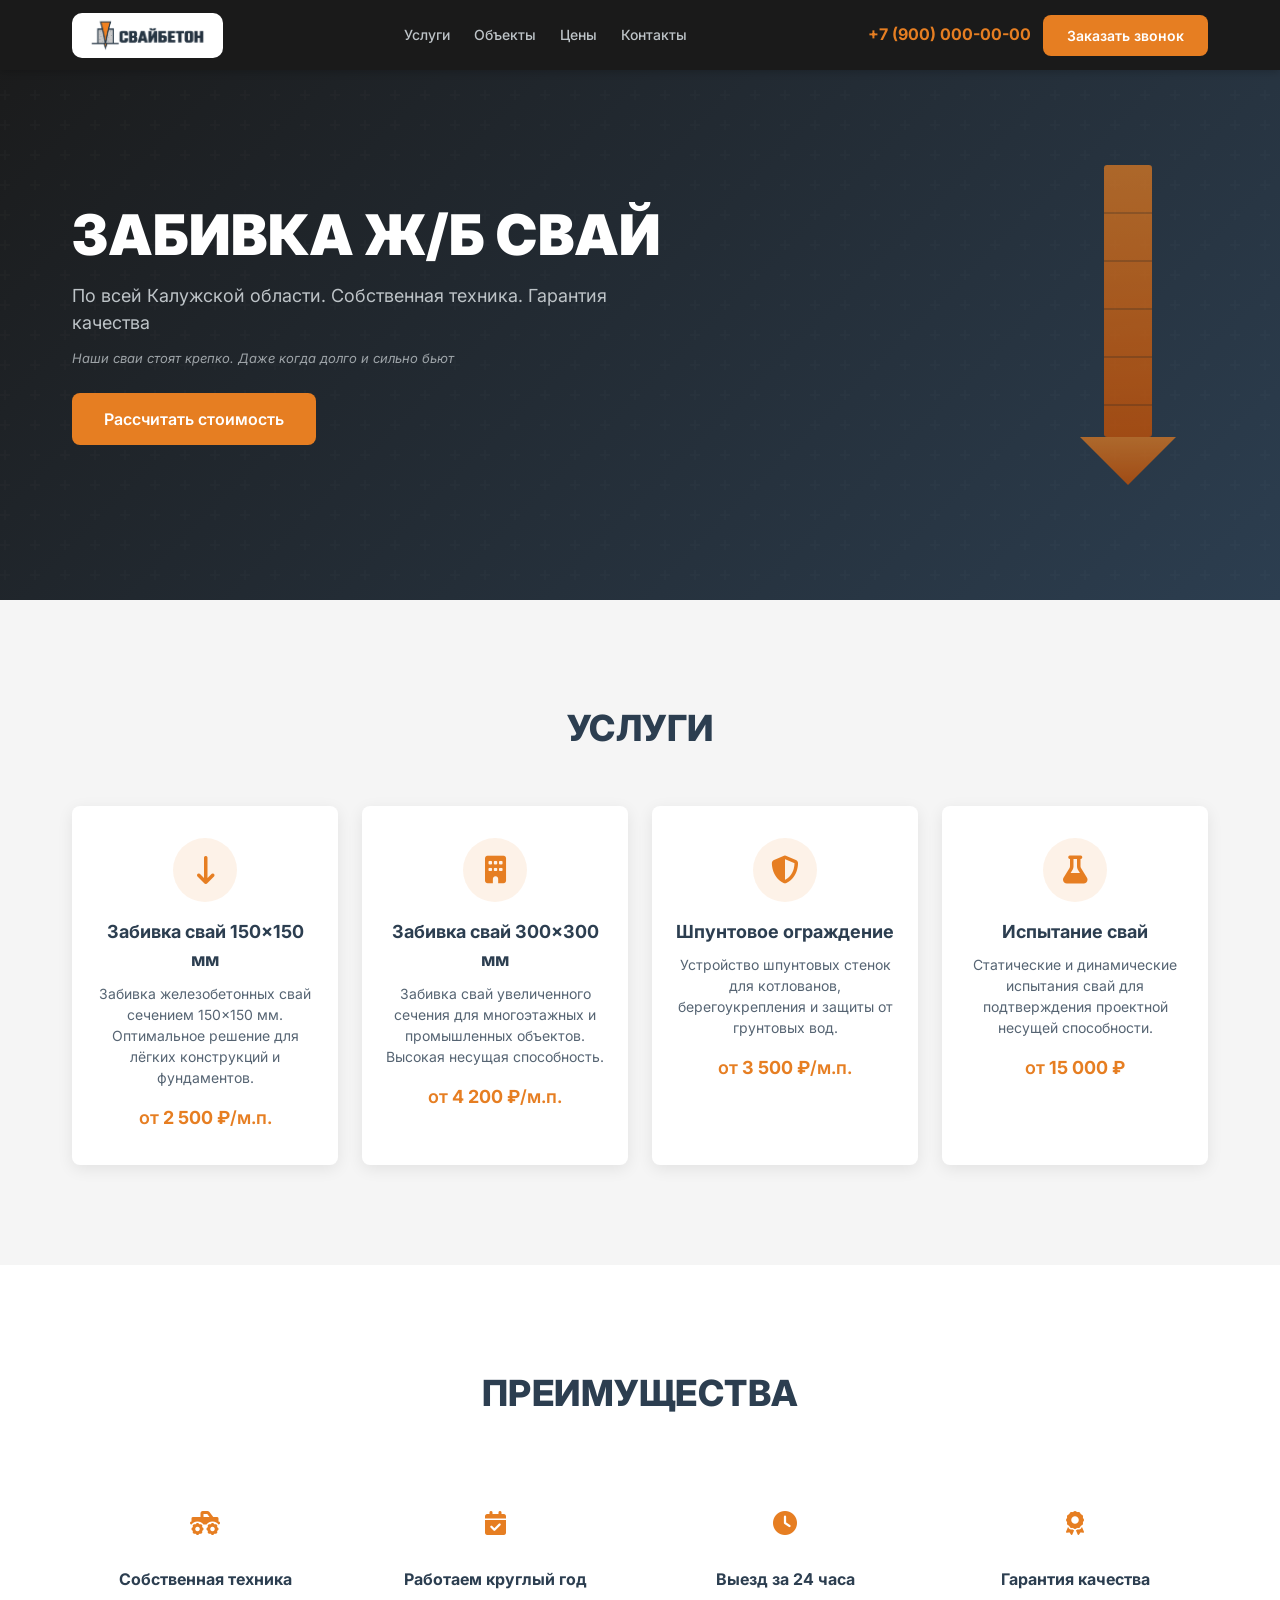
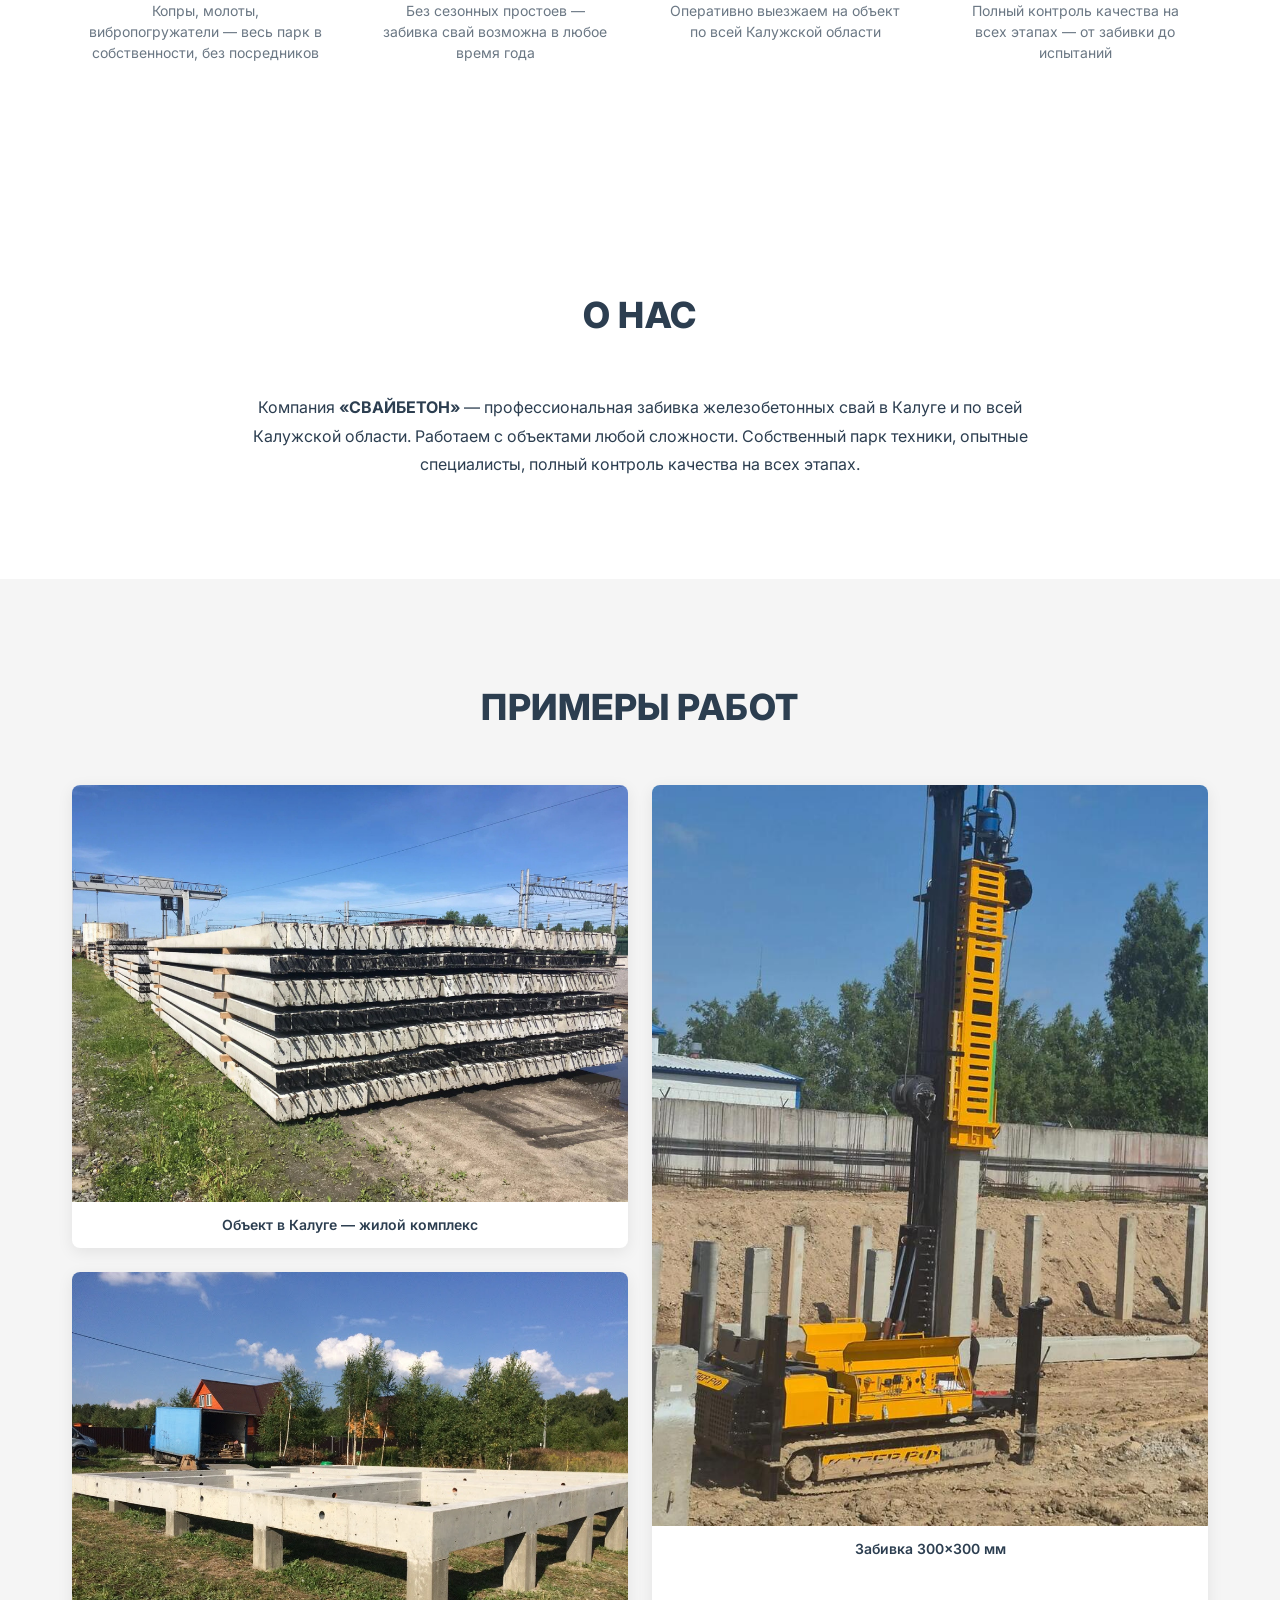
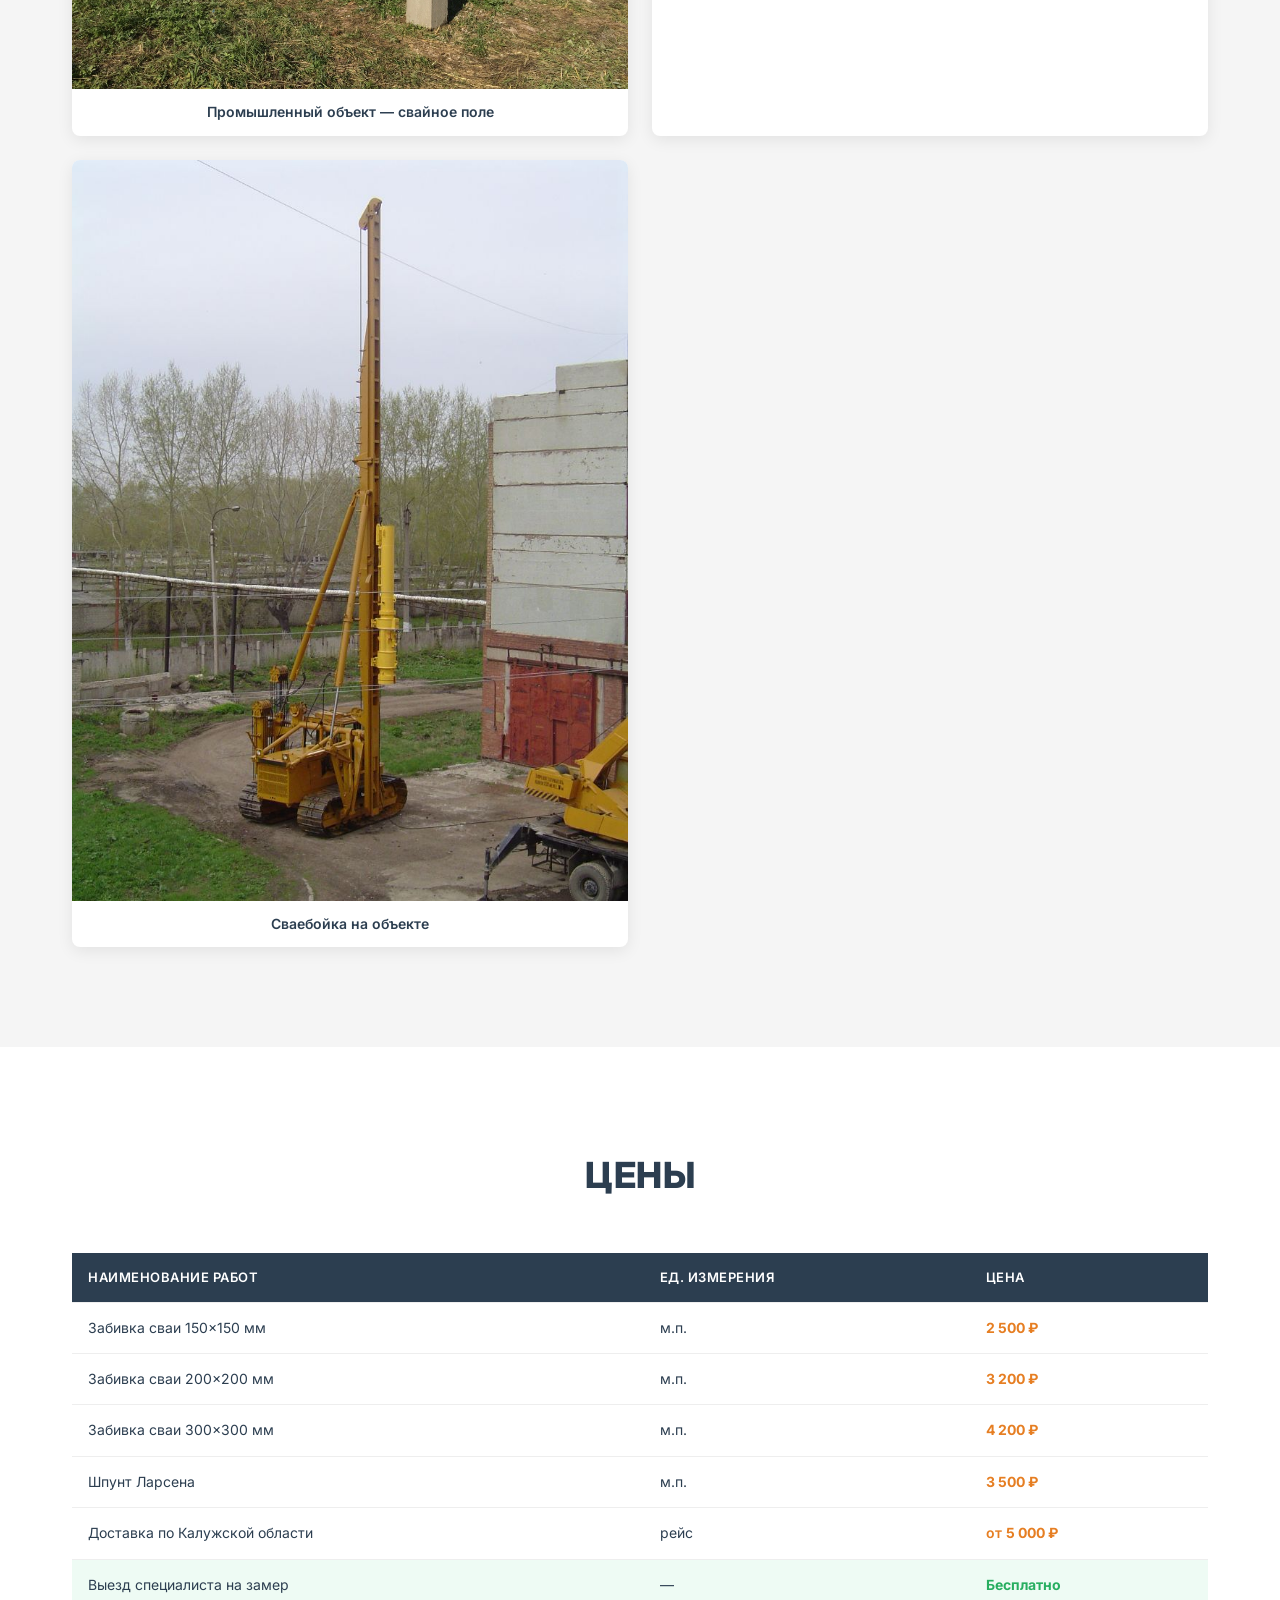
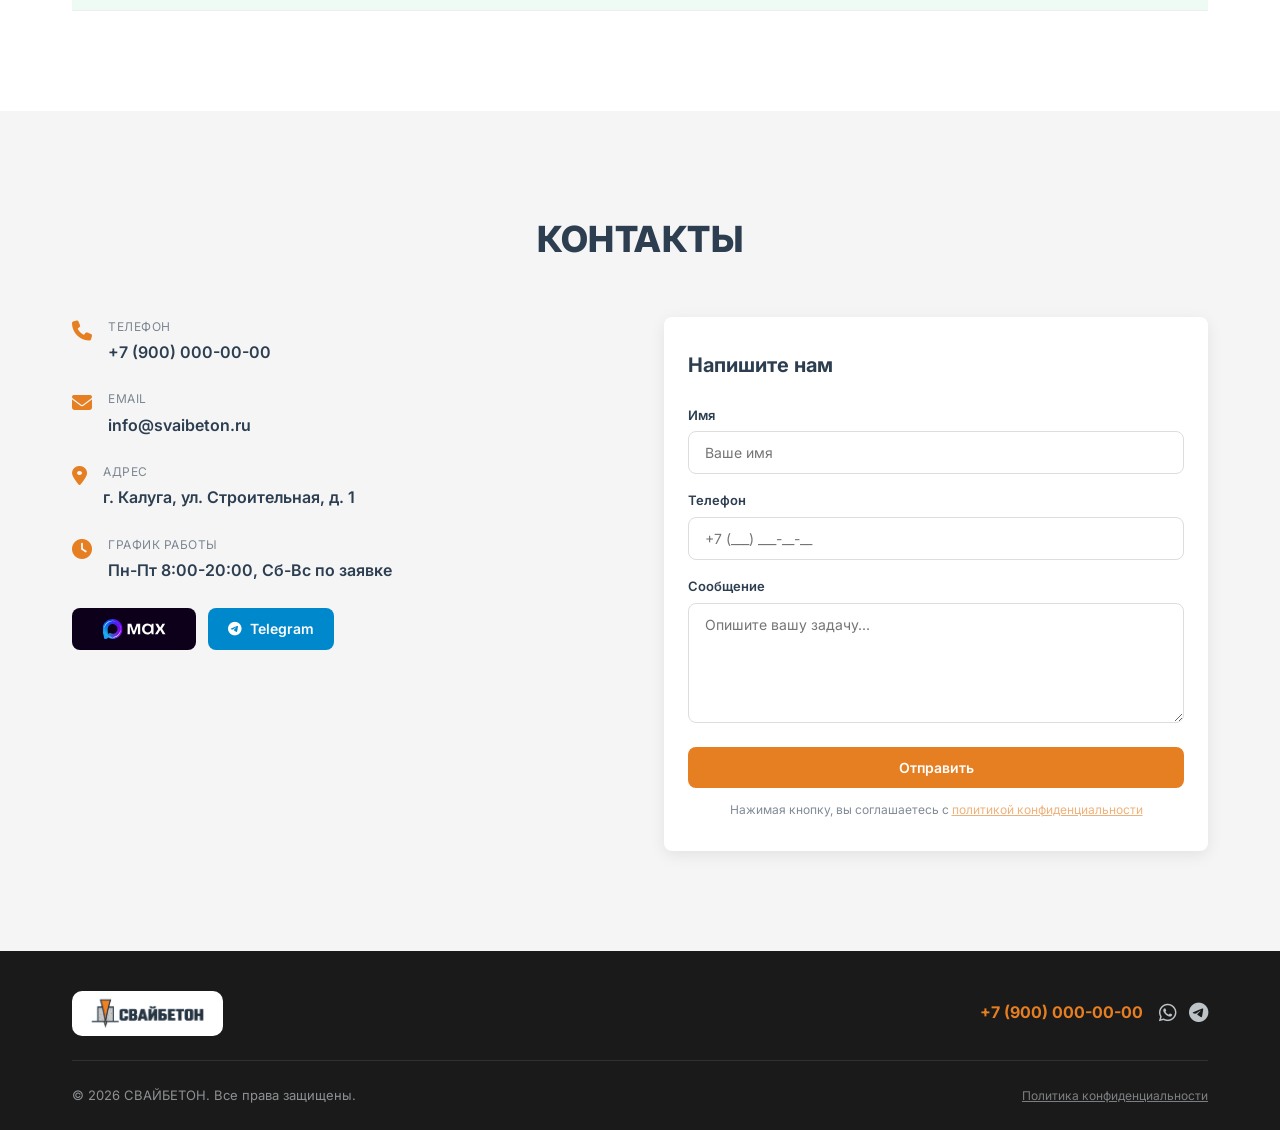
==== commit d214c2ad: "исправлена подсветка навигации" ====
--- a/index.html
+++ b/index.html
@@ -29,8 +29,8 @@
         <nav class="header__nav" id="mainNav">
             <ul class="header__nav-list">
                 <li><a href="#services" class="header__nav-link">Услуги</a></li>
+                <li><a href="#projects" class="header__nav-link">Объекты</a></li>
                 <li><a href="#prices" class="header__nav-link">Цены</a></li>
-                <li><a href="#projects" class="header__nav-link">Объекты</a></li>
                 <li><a href="#contacts" class="header__nav-link">Контакты</a></li>
             </ul>
         </nav>
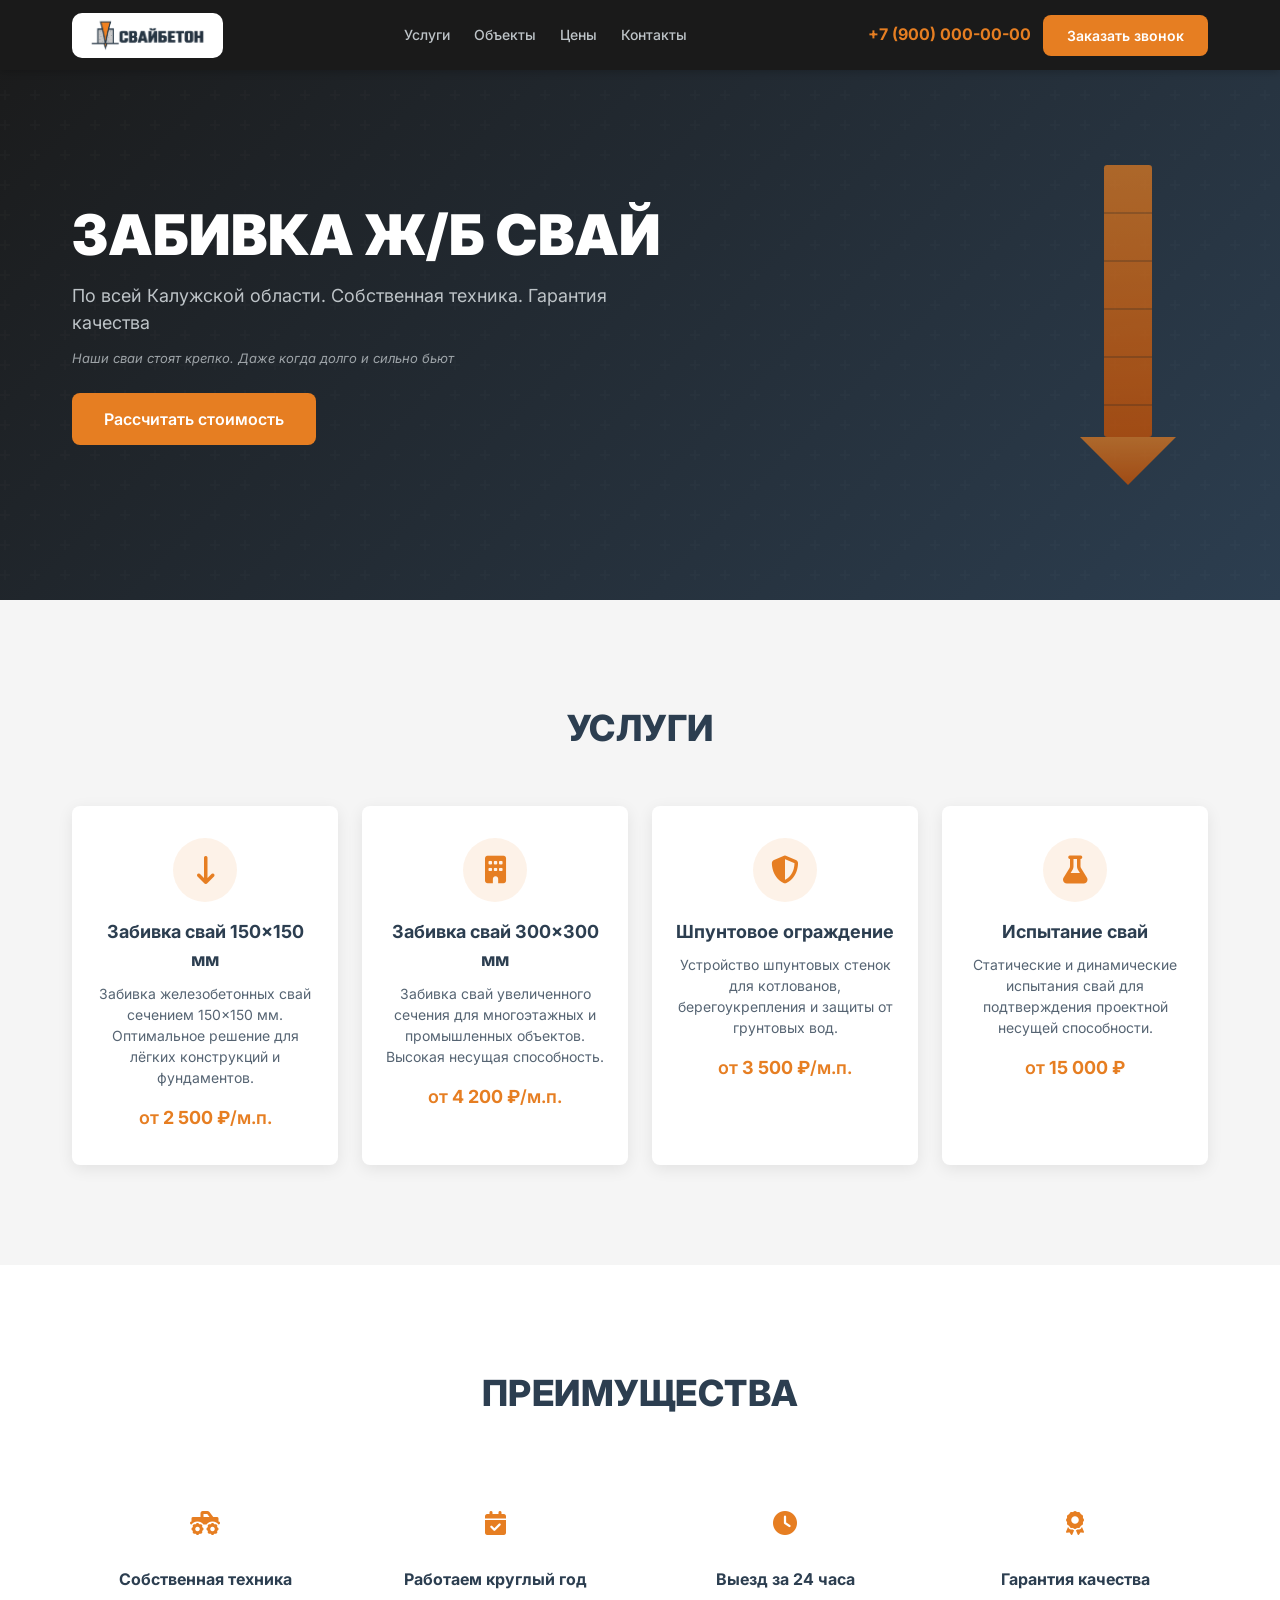
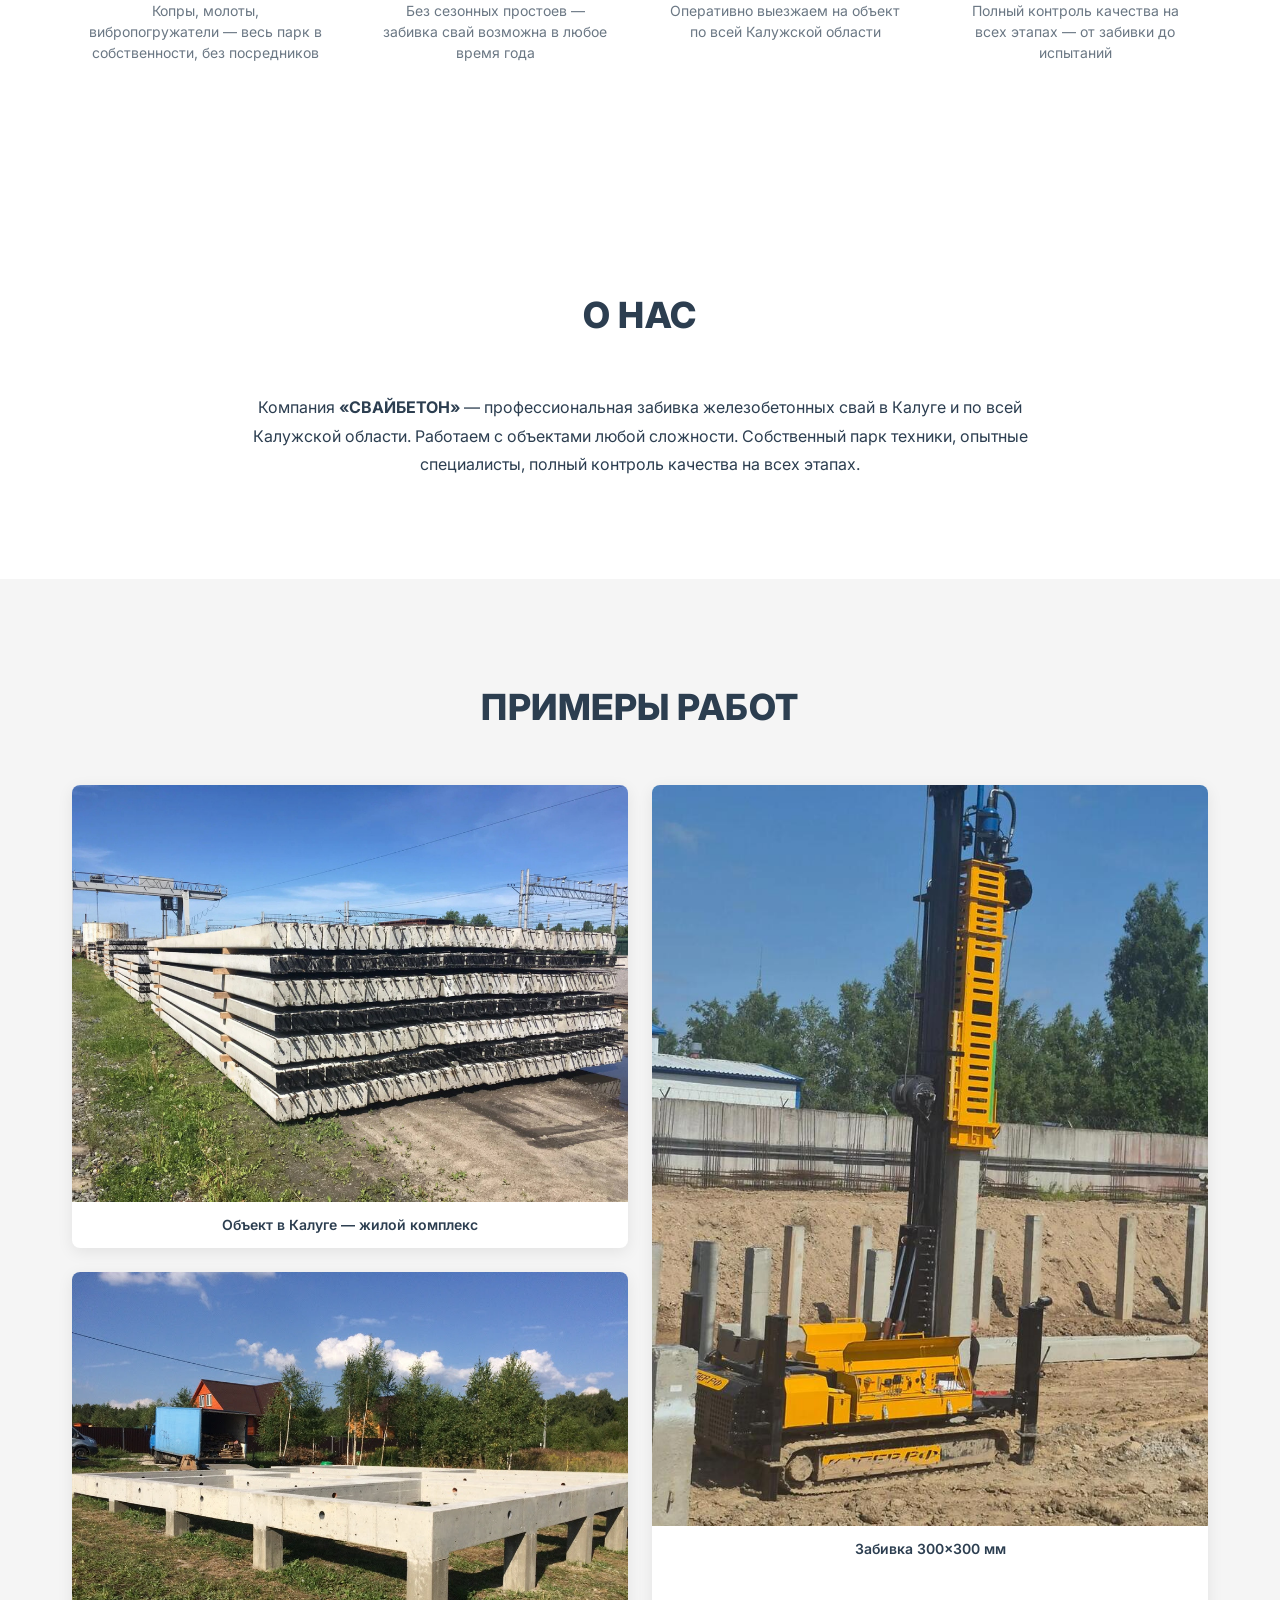
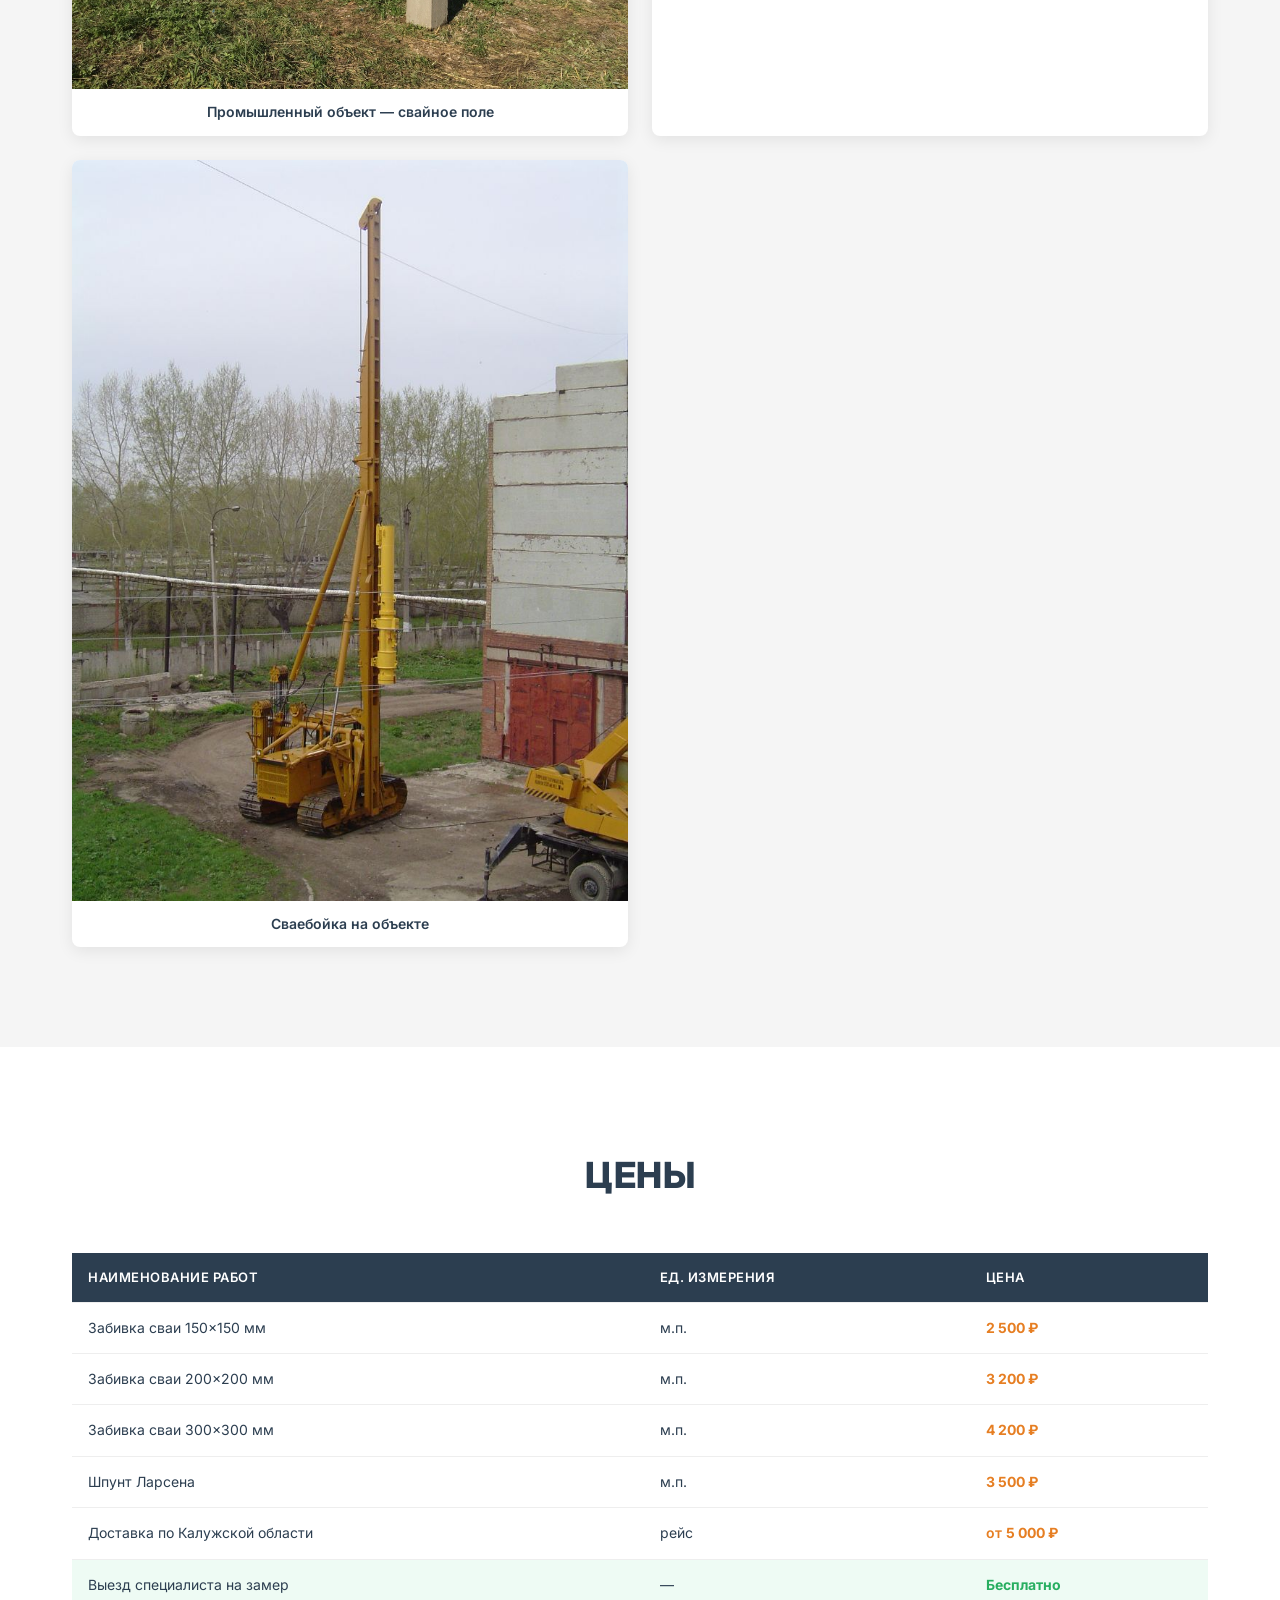
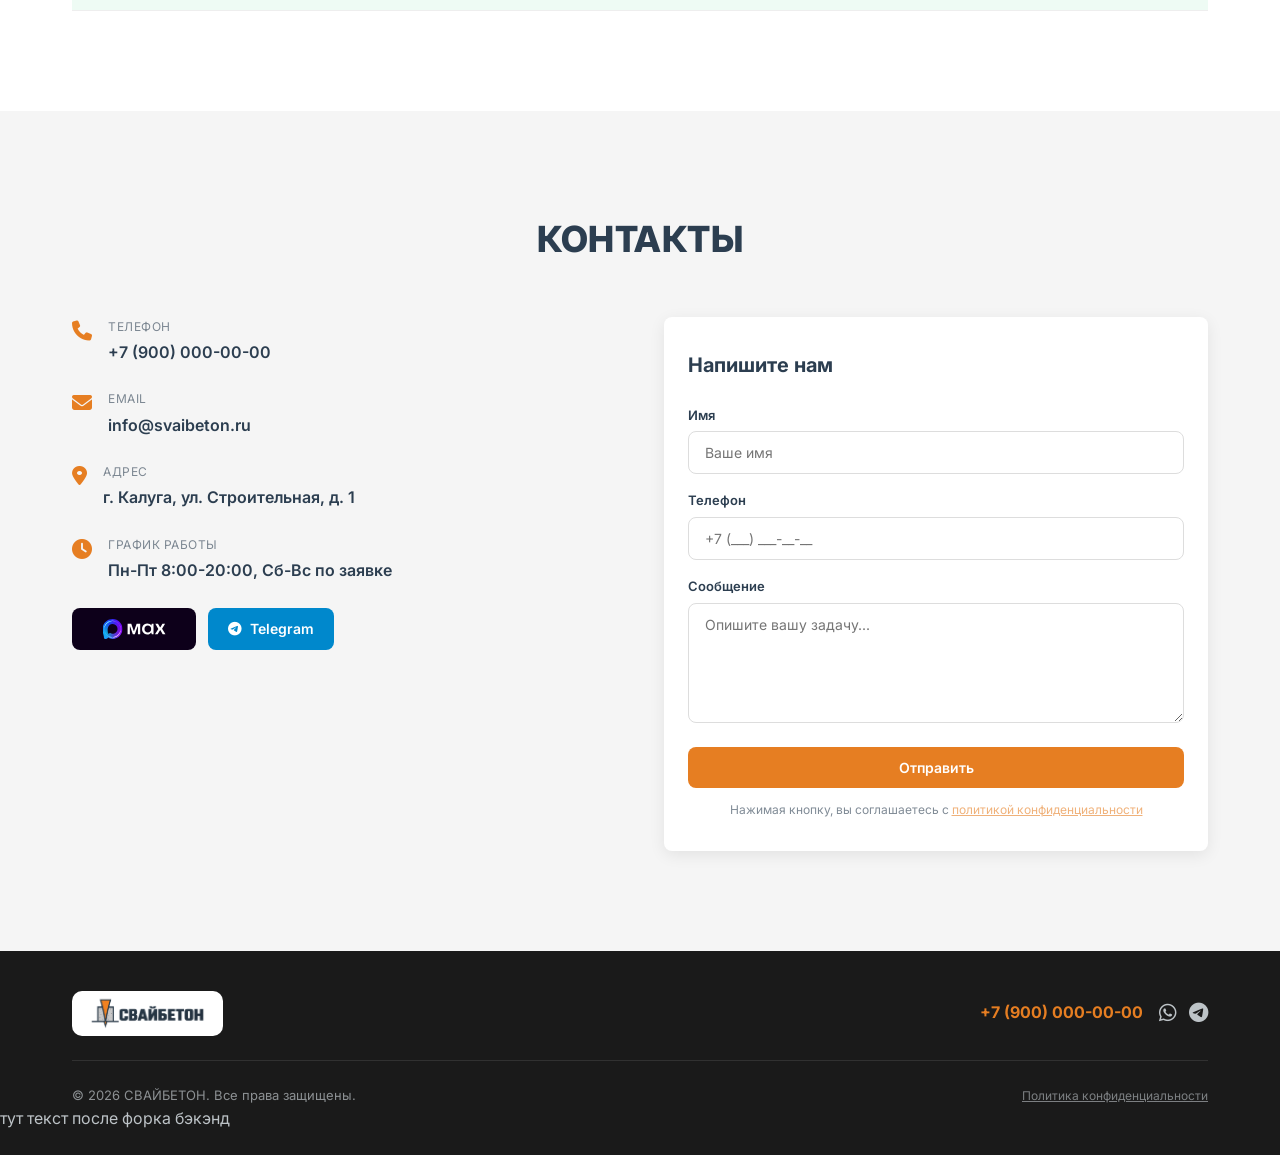
==== commit a75cf65a: "просто тест слияния" ====
--- a/index.html
+++ b/index.html
@@ -367,6 +367,7 @@
             <a href="#" class="footer__privacy">Политика конфиденциальности</a>
         </div>
     </div>
+    тут текст после форка бэкэнд
 </footer>
 
 <!-- ===== МОДАЛЬНОЕ ОКНО (Заказать звонок / Рассчитать стоимость) ===== -->
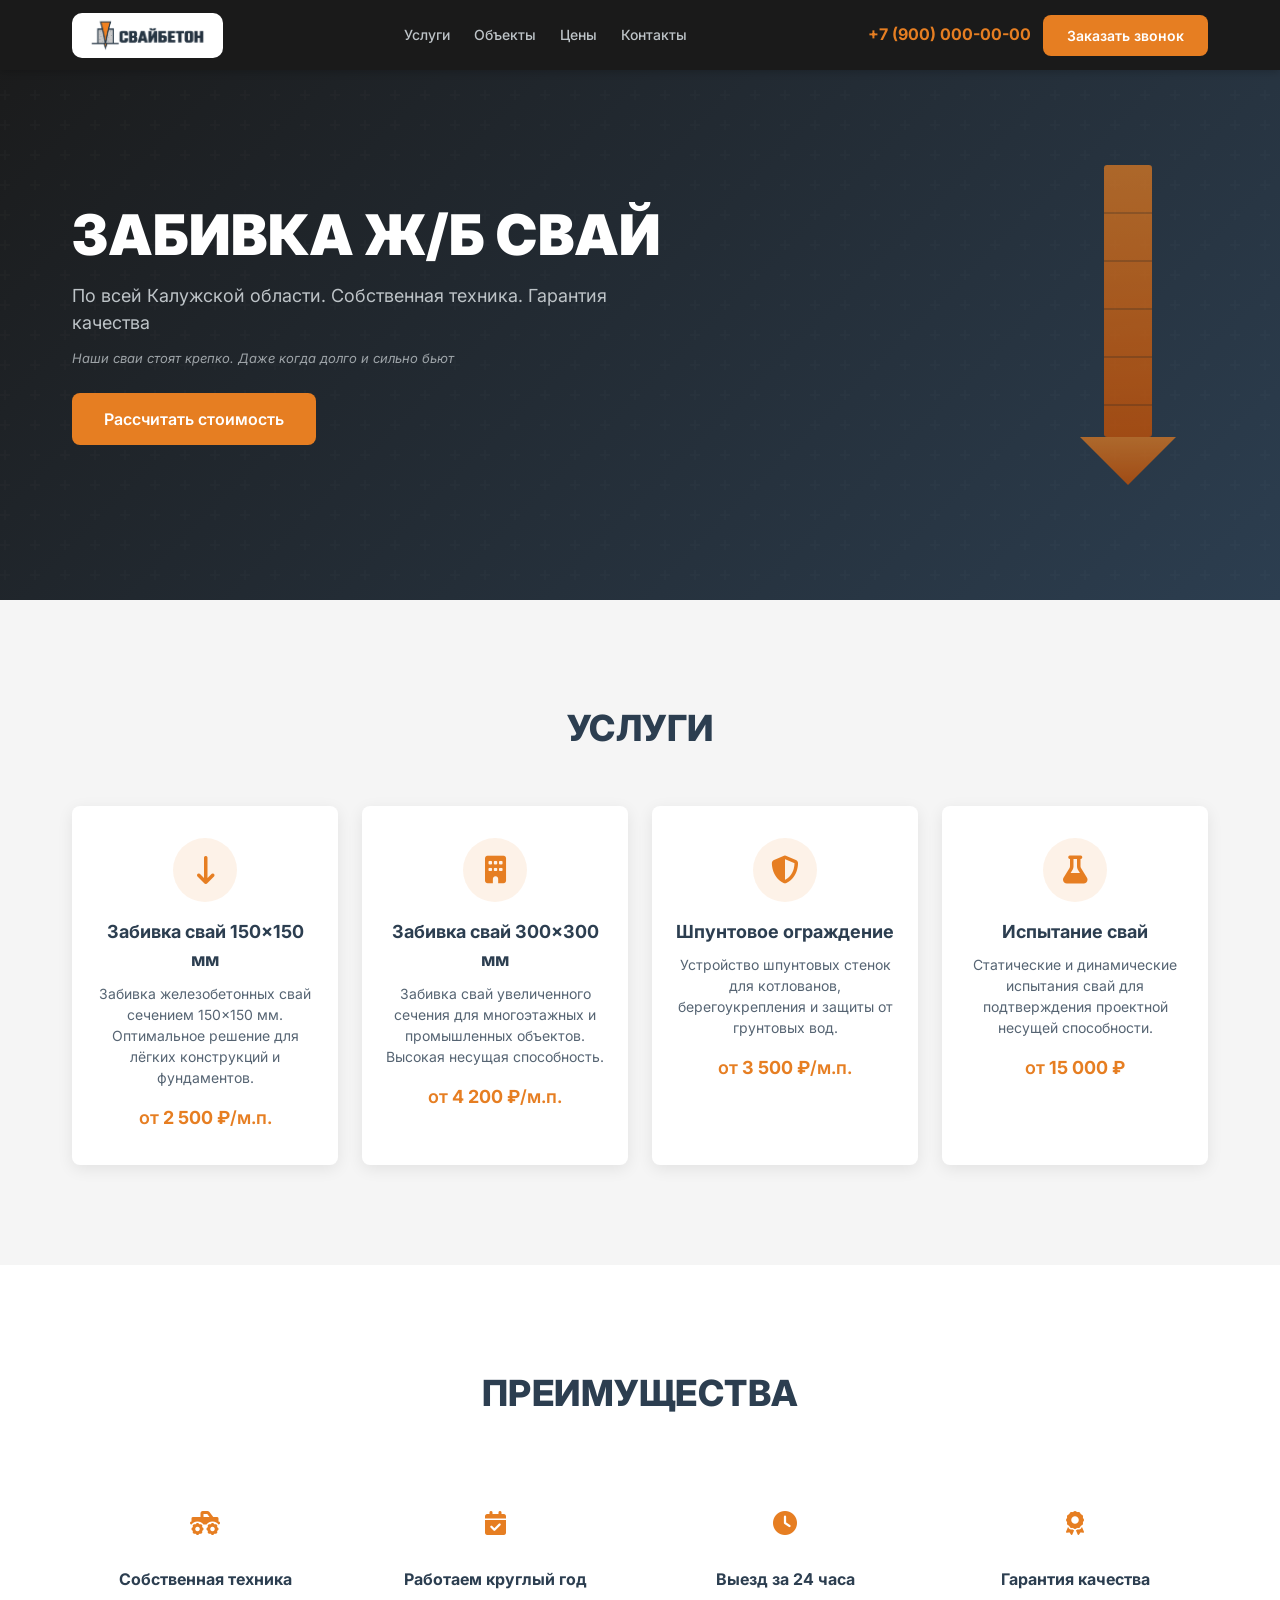
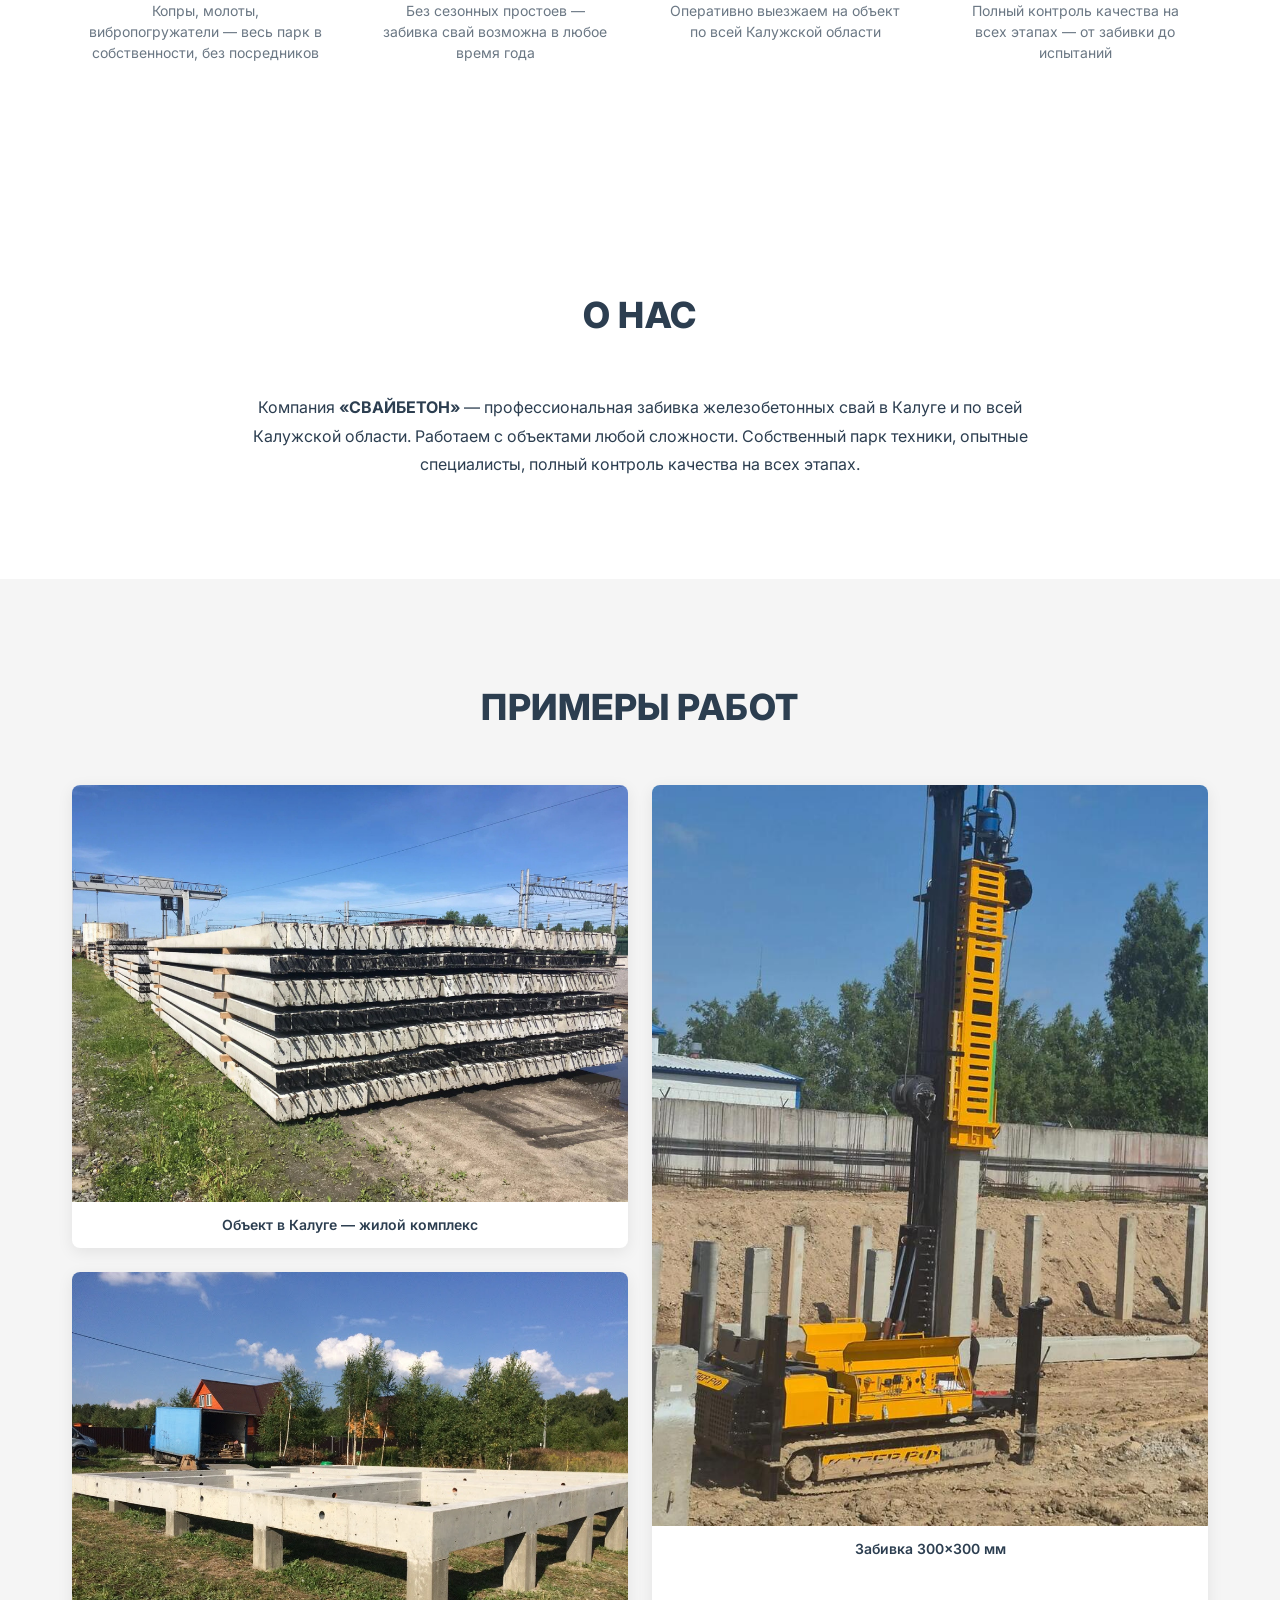
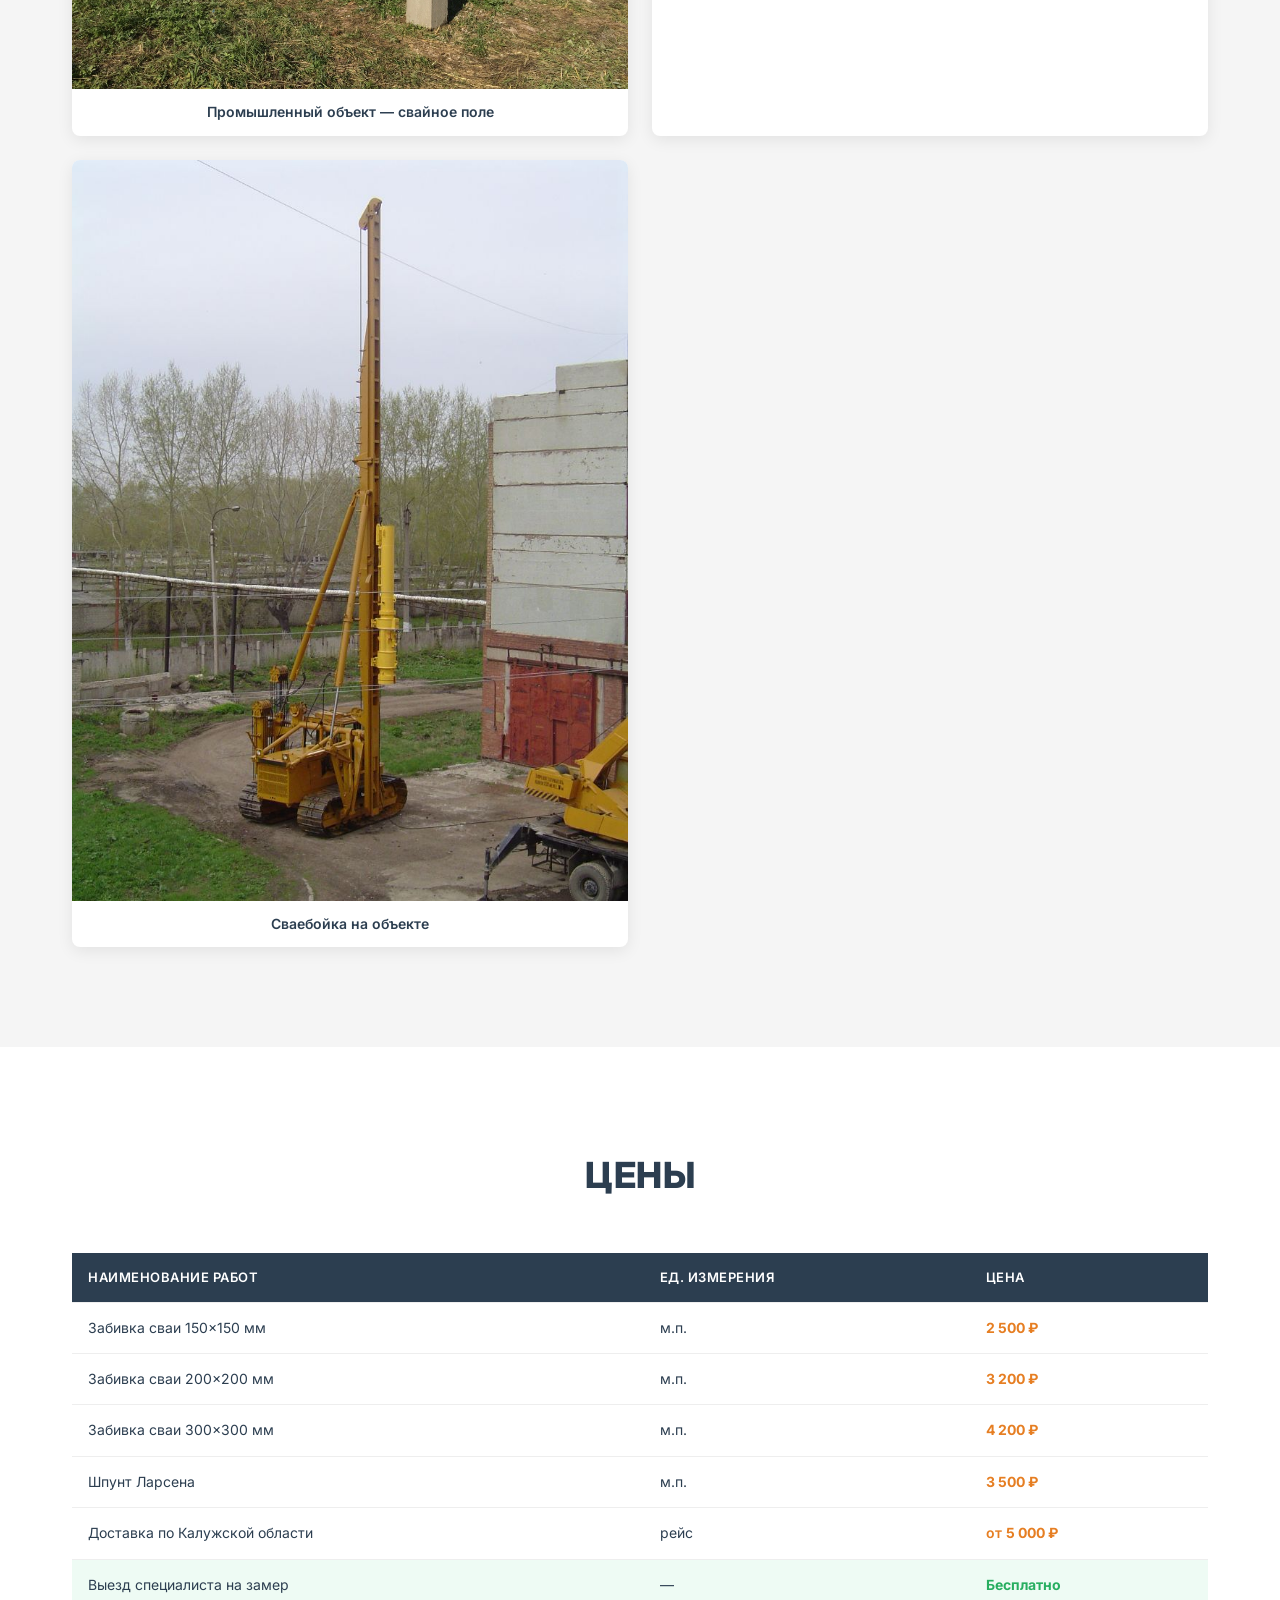
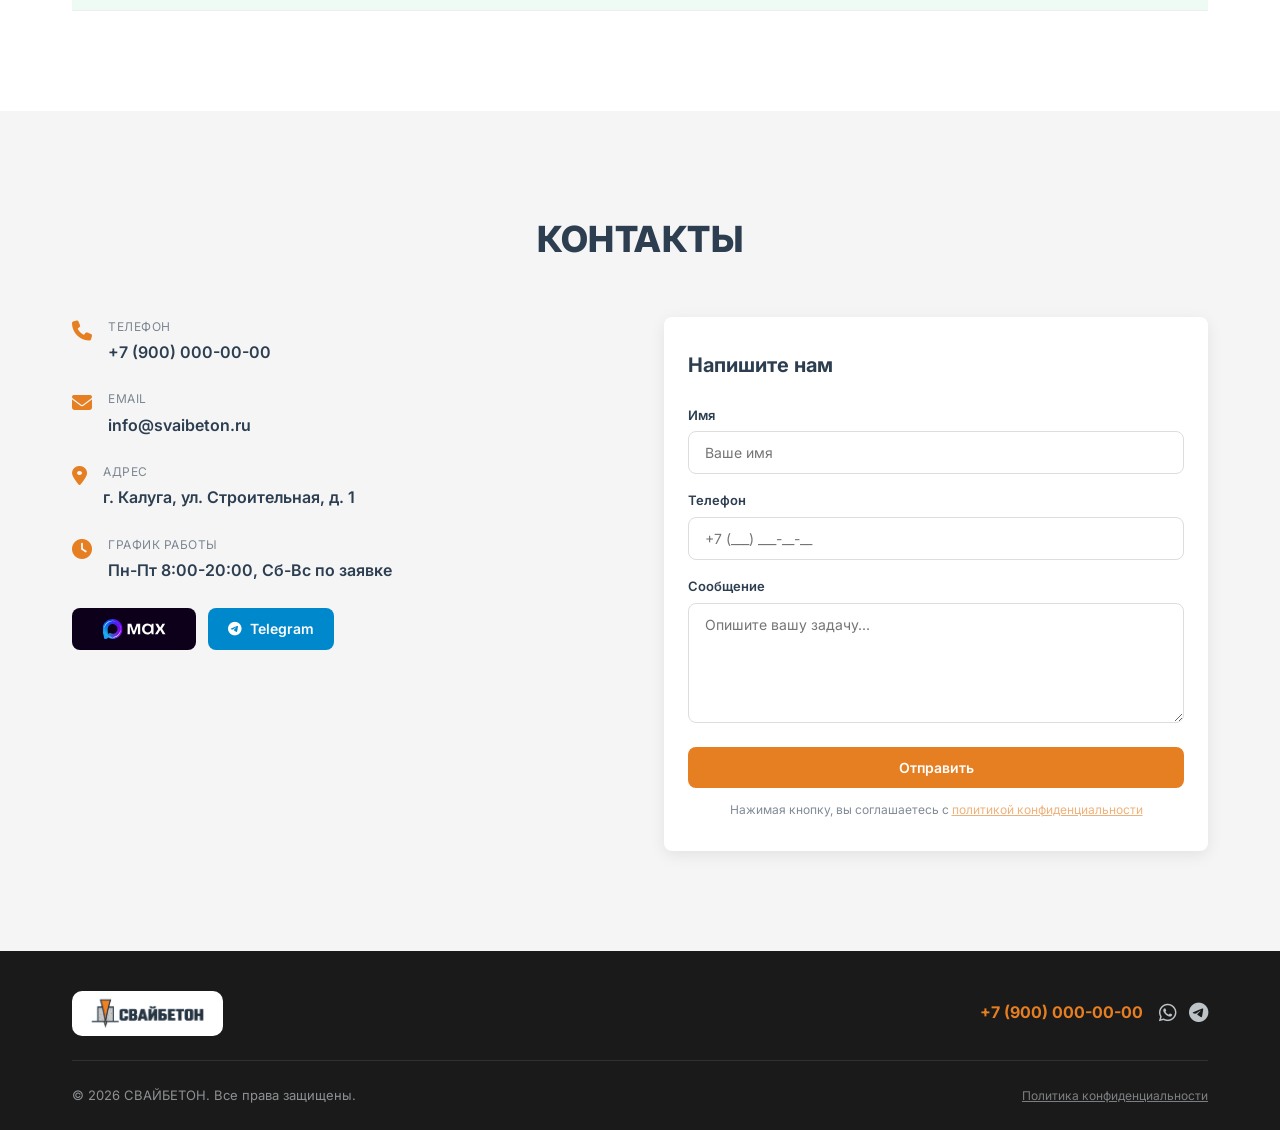
==== commit 2eea9e60: "убрал тестовый текст" ====
--- a/index.html
+++ b/index.html
@@ -367,7 +367,6 @@
             <a href="#" class="footer__privacy">Политика конфиденциальности</a>
         </div>
     </div>
-    тут текст после форка бэкэнд
 </footer>
 
 <!-- ===== МОДАЛЬНОЕ ОКНО (Заказать звонок / Рассчитать стоимость) ===== -->
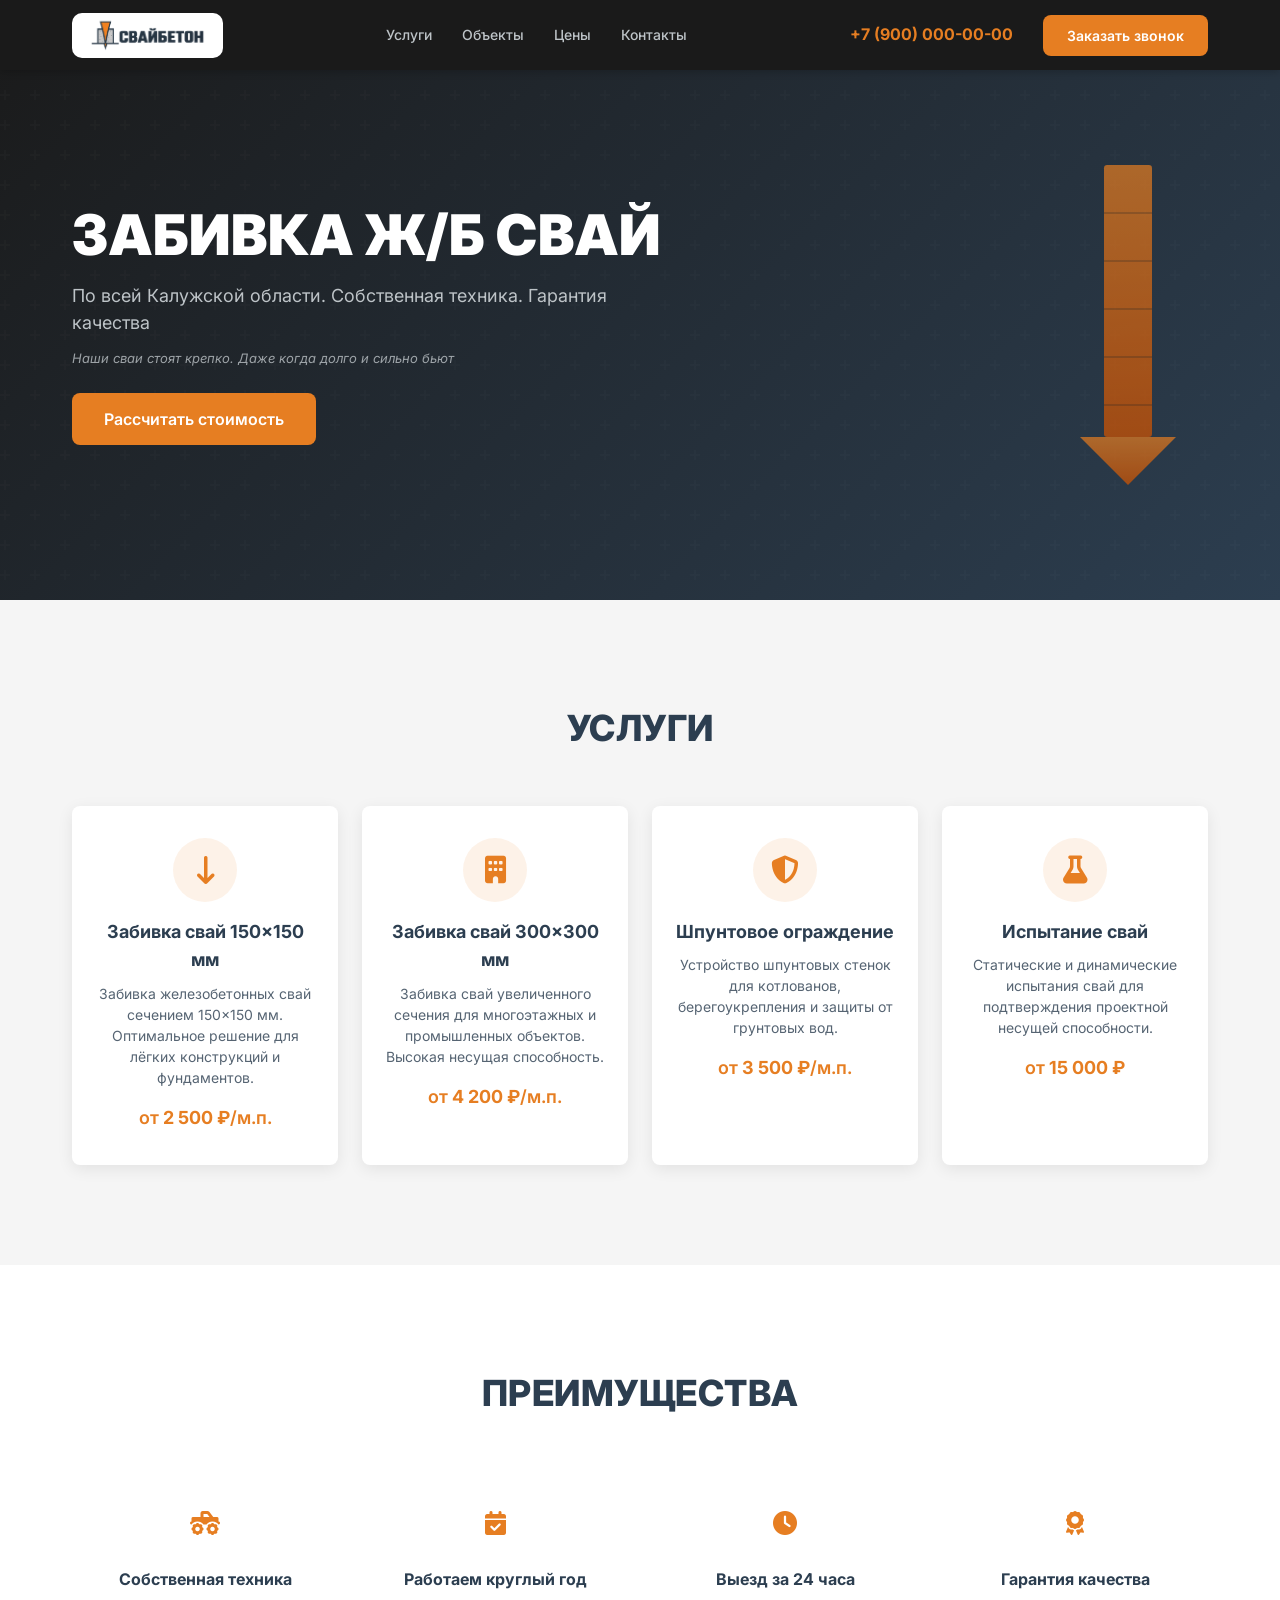
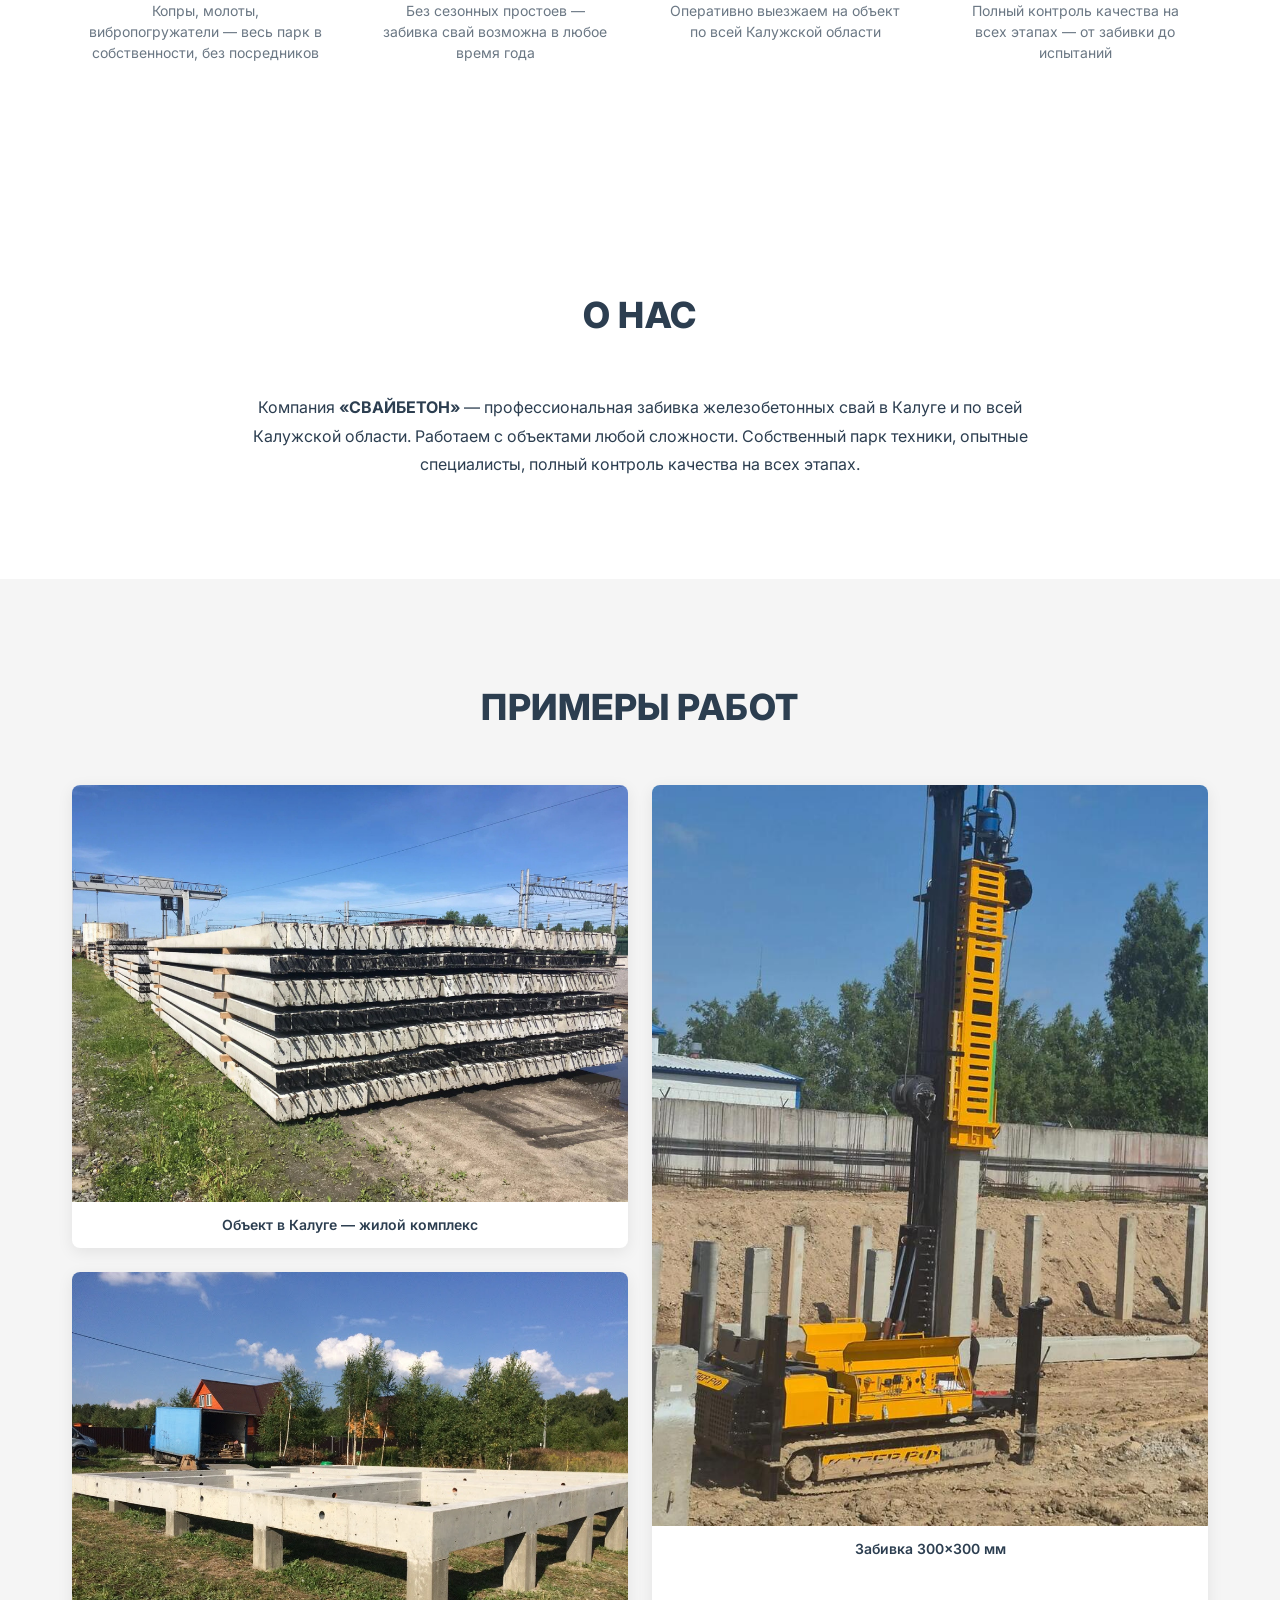
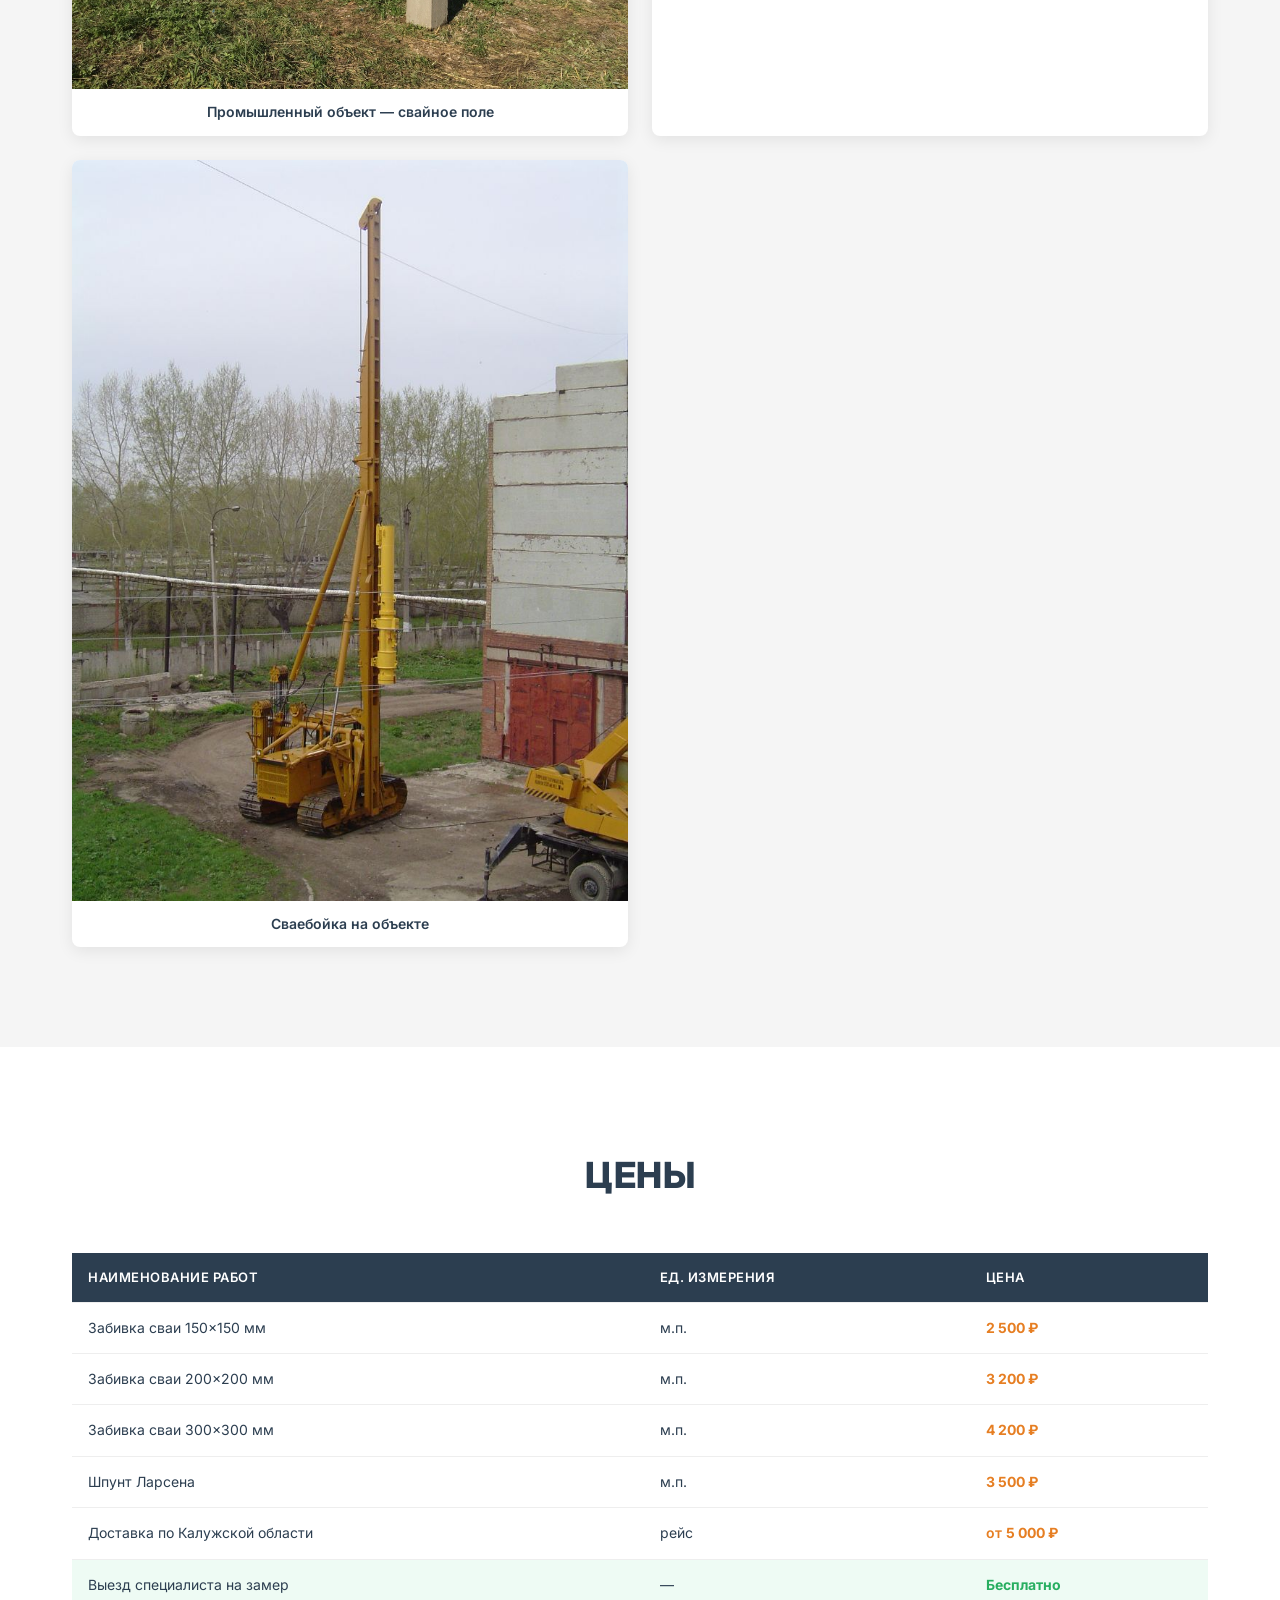
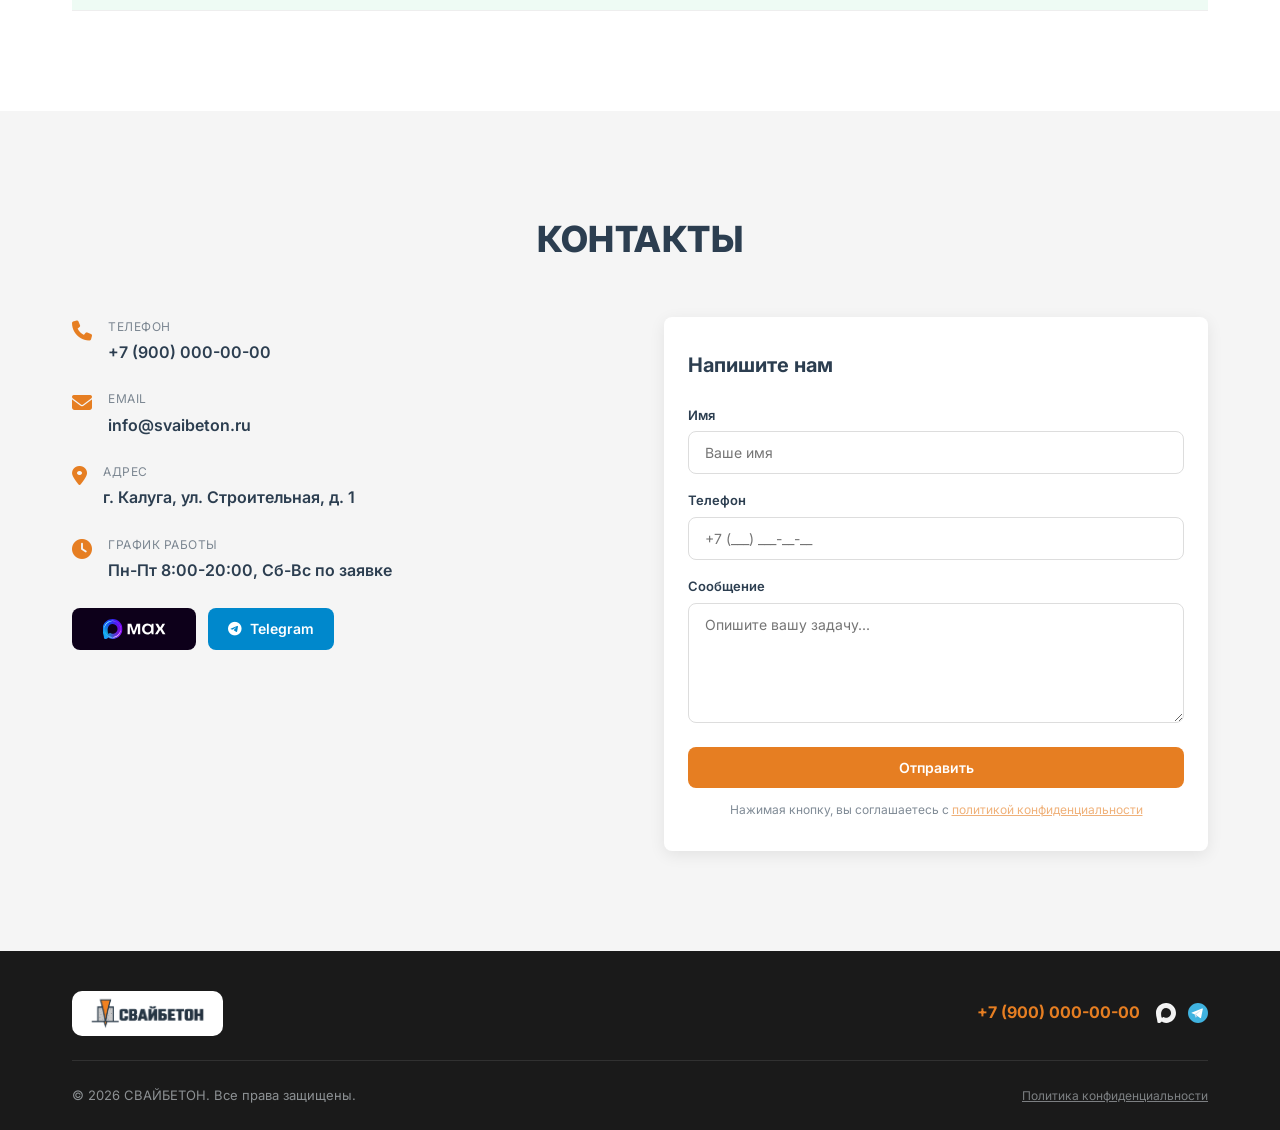
==== commit 79a9bba4: "fix: ui взаимодействие с кнопками, заменен  whatsapp на макс. поправлены ссылки" ====
--- a/index.html
+++ b/index.html
@@ -37,7 +37,7 @@
 
         <!-- Телефон и кнопка -->
         <div class="header__actions">
-            <a href="tel:+79000000000" class="header__phone">+7 (900) 000-00-00</a>
+            <a href="" class="header__phone">+7 (900) 000-00-00</a>
             <button class="btn btn--accent header__callback-btn" id="openCallbackModal">Заказать звонок</button>
             <!-- Бургер-меню для мобильных -->
             <button class="header__burger" id="burgerBtn" aria-label="Открыть меню">
@@ -308,10 +308,10 @@
 
                 <!-- Мессенджеры -->
                 <div class="contacts__messengers">
-                    <a href="https://wa.me/79000000000" target="_blank" rel="noopener noreferrer" class="messenger-btn messenger-btn--whatsapp" aria-label="WhatsApp">
+                    <a href=" https://max.ru/" target="_blank" rel="noopener noreferrer" class="messenger-btn messenger-btn--whatsapp" aria-label="Макс">
                         <span><img src="src/icons/max_logo.svg" alt=""></span>
                     </a>
-                    <a href="https://t.me/+79000000000" target="_blank" rel="noopener noreferrer" class="messenger-btn messenger-btn--telegram" aria-label="Telegram">
+                    <a href="https://t.me" target="_blank" rel="noopener noreferrer" class="messenger-btn messenger-btn--telegram" aria-label="Telegram">
                         <i class="fa-brands fa-telegram"></i>
                         <span>Telegram</span>
                     </a>
@@ -351,13 +351,13 @@
 
             </div>
             <div class="footer__contacts">
-                <a href="tel:+79000000000" class="footer__phone">+7 (900) 000-00-00</a>
+                <a href="" class="footer__phone">+7 (900) 000-00-00</a>
                 <div class="footer__socials">
-                    <a href="" target="_blank" rel="noopener noreferrer" aria-label="WhatsApp">
-                        <i class="fa-brands fa-whatsapp"></i>
+                    <a href=" https://max.ru/" target="_blank" rel="noopener noreferrer" aria-label="Макс">
+                        <img src="src/icons/max_logo_mini.svg" alt="Макс">
                     </a>
-                    <a href="https://t.me/+79000000000" target="_blank" rel="noopener noreferrer" aria-label="Telegram">
-                        <i class="fa-brands fa-telegram"></i>
+                    <a href="https://t.me/" target="_blank" rel="noopener noreferrer" aria-label="Telegram">
+                        <img src="src/icons/tg_logo.svg" alt="Telegram">
                     </a>
                 </div>
             </div>
--- a/styles.css
+++ b/styles.css
@@ -82,7 +82,6 @@
     font-family: var(--font-family);
     font-weight: 600;
     font-size: 14px;
-    cursor: pointer;
     transition: background var(--transition), transform var(--transition), box-shadow var(--transition);
     text-align: center;
     white-space: nowrap;
@@ -137,12 +136,20 @@
     gap: 16px;
 }
 
+
+
 .header__logo-img {
     height: 45px;
     width: auto;
     background-color: #fff;
     padding: 0px 12px;
     border-radius: 10px;
+    transition: 0.3s ease;
+}
+
+.header__logo img:hover{
+    cursor: default;
+    background-color: rgba(255, 255, 255, 0.7);
 }
 
 /* Навигация — скрыта на мобильных */
@@ -152,7 +159,7 @@
 
 .header__nav-list {
     display: flex;
-    gap: 24px;
+    gap: 30px;
 }
 
 .header__nav-link {
@@ -170,7 +177,7 @@
 .header__actions {
     display: flex;
     align-items: center;
-    gap: 12px;
+    gap: 30px;
 }
 
 .header__phone {
@@ -178,6 +185,7 @@
     font-weight: 700;
     font-size: 14px;
     white-space: nowrap;
+    cursor: default;
 }
 
 .header__callback-btn {
@@ -635,6 +643,10 @@
     margin-top: 24px;
 }
 
+.contacts__messengers a:hover {
+    cursor: default;
+}
+
 .messenger-btn {
     display: inline-flex;
     align-items: center;
@@ -780,11 +792,24 @@
     color: var(--color-accent);
     font-weight: 700;
     font-size: 16px;
+    cursor: default;
 }
 
 .footer__socials {
     display: flex;
     gap: 12px;
+    align-items: center;
+}
+
+.footer__socials img {
+    height: 20px;
+    width: auto;
+    transition: 0.3s ease;
+}
+
+
+.footer__socials img:hover {
+    opacity: 70%;
 }
 
 .footer__socials a {
